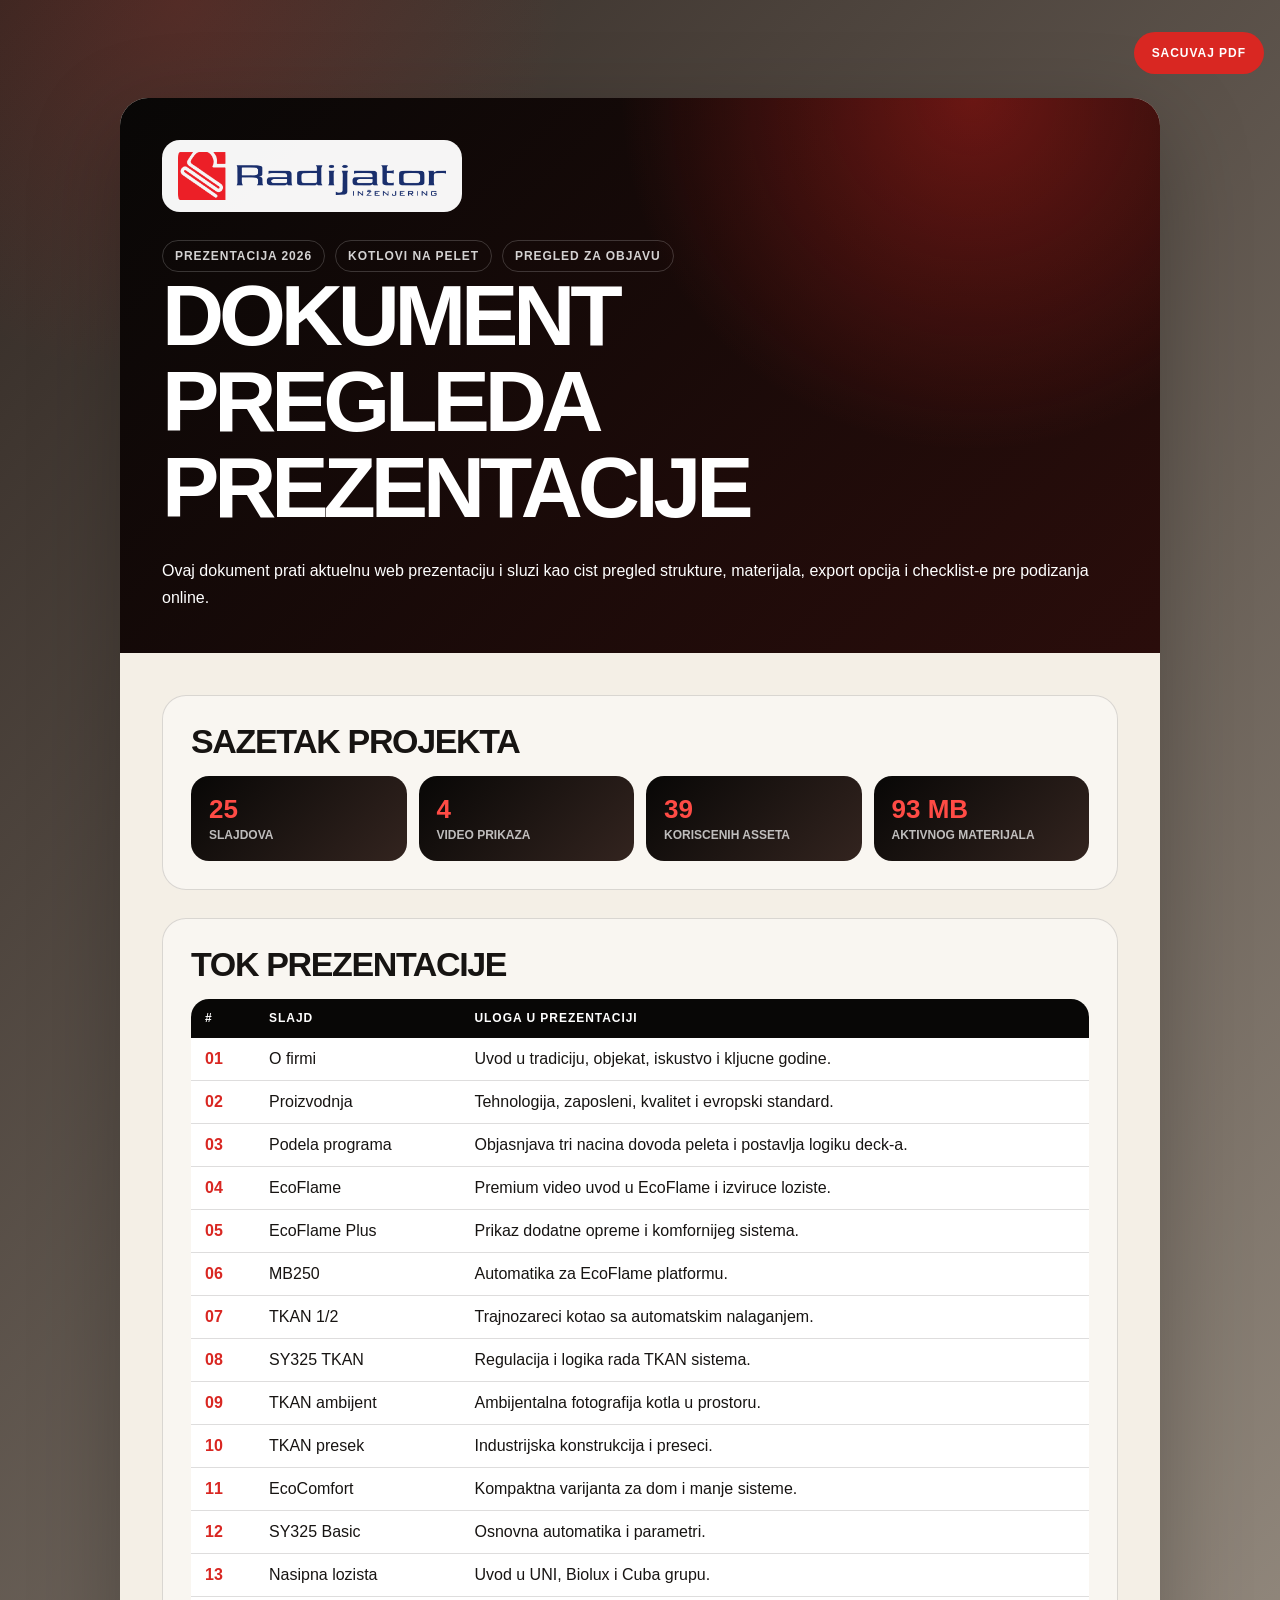
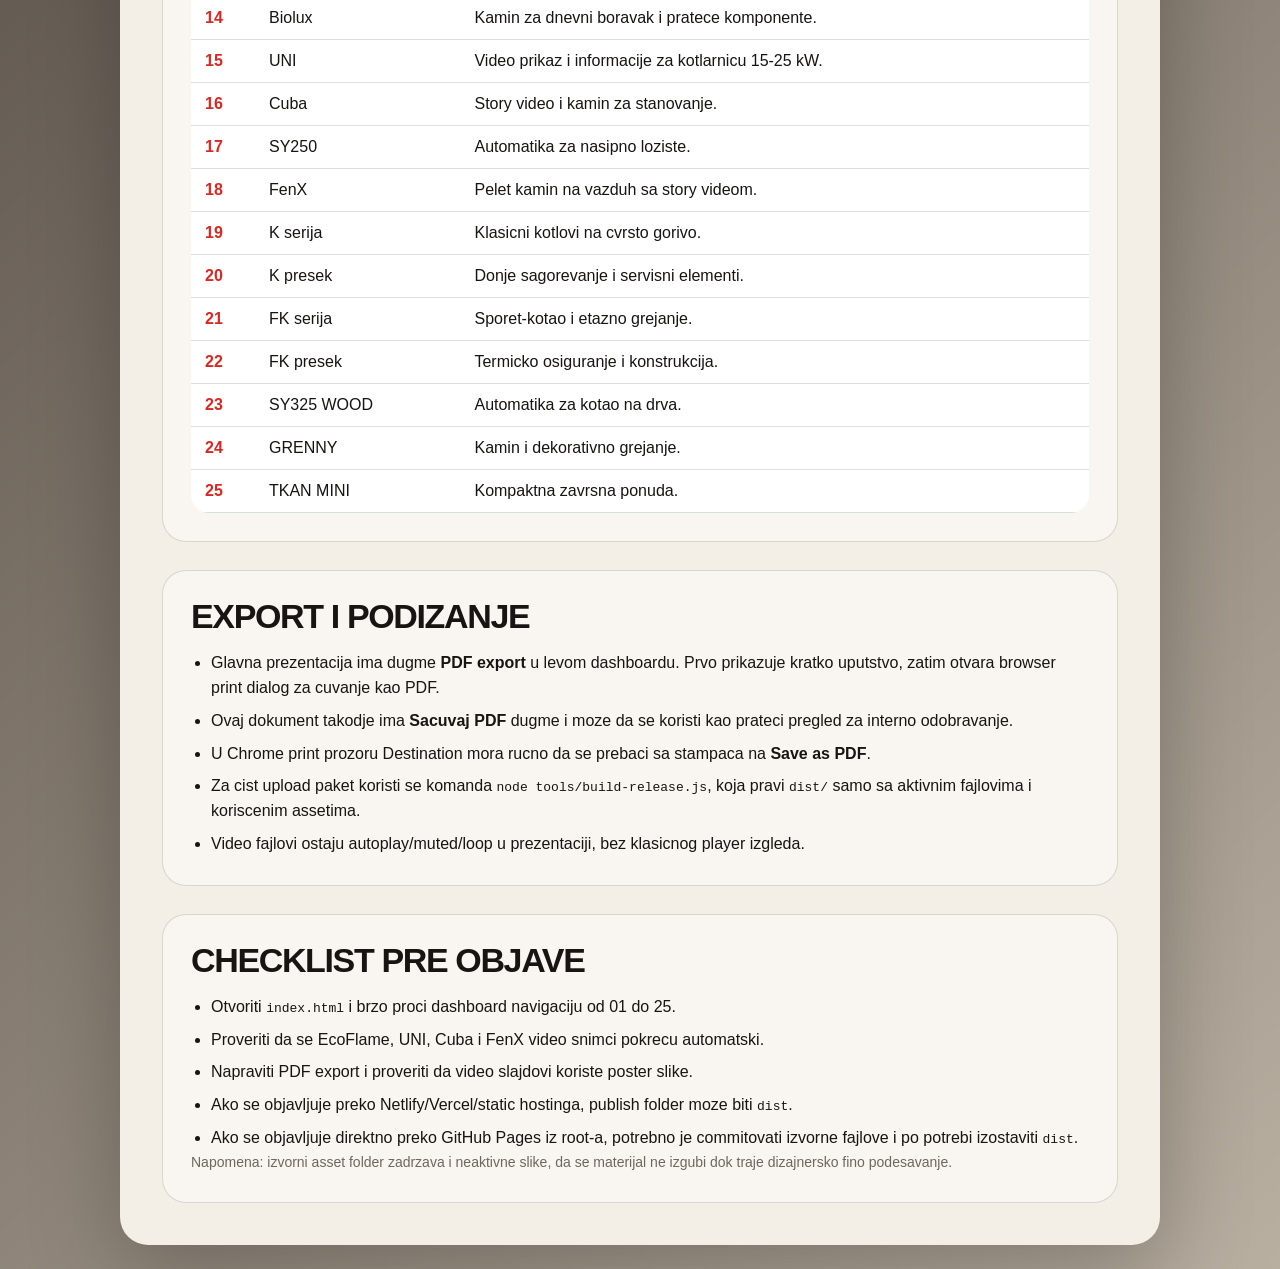
==== exports/radijator-prezentacija-2026-dokument.html @ 20a1d8dd "Build premium Radijator presentation" ====
<!DOCTYPE html>
<html lang="sr">
  <head>
    <meta charset="UTF-8" />
    <meta name="viewport" content="width=device-width, initial-scale=1.0" />
    <title>Radijator Inzenjering | Dokument pregleda prezentacije 2026</title>
    <style>
      :root {
        --coal: #080706;
        --graphite: #171412;
        --paper: #f4efe6;
        --white: #ffffff;
        --red: #d92722;
        --muted: #6f665e;
        --line: rgba(23, 20, 18, 0.14);
      }

      * {
        box-sizing: border-box;
      }

      body {
        margin: 0;
        color: var(--graphite);
        font-family: Arial, Helvetica, sans-serif;
        background:
          radial-gradient(circle at 14% 0, rgba(217, 39, 34, 0.18), transparent 24rem),
          linear-gradient(135deg, #302722, #b9afa1);
      }

      .document {
        width: min(1040px, calc(100% - 32px));
        margin: 24px auto;
        overflow: hidden;
        border-radius: 28px;
        background: var(--paper);
        box-shadow: 0 28px 90px rgba(0, 0, 0, 0.26);
      }

      header {
        display: grid;
        gap: 28px;
        padding: 42px;
        color: var(--white);
        background:
          radial-gradient(circle at 82% 0, rgba(217, 39, 34, 0.42), transparent 22rem),
          linear-gradient(135deg, var(--coal), #2a0d0b);
      }

      header img {
        width: min(300px, 68vw);
        padding: 12px 16px;
        border-radius: 18px;
        background: rgba(255, 255, 255, 0.96);
      }

      h1,
      h2,
      h3 {
        margin: 0;
        line-height: 1;
      }

      h1 {
        max-width: 780px;
        font-size: clamp(42px, 8vw, 86px);
        text-transform: uppercase;
        letter-spacing: -0.06em;
      }

      h2 {
        margin-bottom: 18px;
        font-size: 34px;
        text-transform: uppercase;
        letter-spacing: -0.04em;
      }

      h3 {
        font-size: 18px;
        text-transform: uppercase;
      }

      p {
        margin: 0;
        line-height: 1.65;
      }

      .meta {
        display: flex;
        flex-wrap: wrap;
        gap: 10px;
      }

      .meta span,
      .pill {
        display: inline-flex;
        align-items: center;
        min-height: 32px;
        padding: 8px 12px;
        border: 1px solid rgba(255, 255, 255, 0.18);
        border-radius: 999px;
        color: rgba(255, 255, 255, 0.82);
        font-size: 12px;
        font-weight: 800;
        letter-spacing: 0.08em;
        text-transform: uppercase;
      }

      main {
        display: grid;
        gap: 28px;
        padding: 42px;
      }

      section {
        padding: 28px;
        border: 1px solid var(--line);
        border-radius: 24px;
        background: rgba(255, 255, 255, 0.46);
      }

      .facts {
        display: grid;
        grid-template-columns: repeat(4, 1fr);
        gap: 12px;
      }

      .facts article {
        padding: 18px;
        border-radius: 18px;
        color: var(--white);
        background: linear-gradient(135deg, var(--coal), #33241f);
      }

      .facts strong {
        display: block;
        color: #ff4b45;
        font-size: 26px;
      }

      .facts span {
        color: rgba(255, 255, 255, 0.72);
        font-size: 12px;
        font-weight: 700;
        text-transform: uppercase;
      }

      table {
        width: 100%;
        border-collapse: collapse;
        overflow: hidden;
        border-radius: 18px;
        background: var(--white);
      }

      th,
      td {
        padding: 12px 14px;
        border-bottom: 1px solid var(--line);
        text-align: left;
        vertical-align: top;
      }

      th {
        color: var(--white);
        background: var(--coal);
        font-size: 12px;
        letter-spacing: 0.08em;
        text-transform: uppercase;
      }

      td:first-child {
        width: 64px;
        color: var(--red);
        font-weight: 900;
      }

      ul {
        display: grid;
        gap: 8px;
        margin: 0;
        padding-left: 20px;
      }

      li {
        line-height: 1.55;
      }

      .actions {
        position: sticky;
        top: 16px;
        z-index: 5;
        display: flex;
        justify-content: flex-end;
        padding: 16px;
      }

      .actions button {
        min-height: 42px;
        padding: 0 18px;
        border: 0;
        border-radius: 999px;
        color: var(--white);
        background: var(--red);
        font-weight: 900;
        font-size: 12px;
        letter-spacing: 0.08em;
        text-transform: uppercase;
        cursor: pointer;
      }

      .note {
        color: var(--muted);
        font-size: 14px;
      }

      @page {
        size: A4;
        margin: 14mm;
      }

      @media (max-width: 760px) {
        .document {
          width: 100%;
          margin: 0;
          border-radius: 0;
        }

        header,
        main {
          padding: 24px;
        }

        .facts {
          grid-template-columns: 1fr 1fr;
        }
      }

      @media print {
        body {
          background: var(--white);
          print-color-adjust: exact;
          -webkit-print-color-adjust: exact;
        }

        .document {
          width: 100%;
          margin: 0;
          border-radius: 0;
          box-shadow: none;
        }

        .actions {
          display: none;
        }

        section {
          break-inside: avoid;
        }
      }
    </style>
  </head>
  <body>
    <div class="actions"><button type="button" onclick="window.print()">Sacuvaj PDF</button></div>
    <article class="document">
      <header>
        <img src="../assets/images/radijator-logo-transparent.png" alt="Radijator Inzenjering" />
        <div>
          <div class="meta">
            <span>Prezentacija 2026</span>
            <span>Kotlovi na pelet</span>
            <span>Pregled za objavu</span>
          </div>
          <h1>Dokument pregleda prezentacije</h1>
        </div>
        <p>Ovaj dokument prati aktuelnu web prezentaciju i sluzi kao cist pregled strukture, materijala, export opcija i checklist-e pre podizanja online.</p>
      </header>

      <main>
        <section>
          <h2>Sazetak projekta</h2>
          <div class="facts">
            <article><strong>25</strong><span>slajdova</span></article>
            <article><strong>4</strong><span>video prikaza</span></article>
            <article><strong>39</strong><span>koriscenih asseta</span></article>
            <article><strong>93 MB</strong><span>aktivnog materijala</span></article>
          </div>
        </section>

        <section>
          <h2>Tok prezentacije</h2>
          <table>
            <thead>
              <tr><th>#</th><th>Slajd</th><th>Uloga u prezentaciji</th></tr>
            </thead>
            <tbody>
              <tr><td>01</td><td>O firmi</td><td>Uvod u tradiciju, objekat, iskustvo i kljucne godine.</td></tr>
              <tr><td>02</td><td>Proizvodnja</td><td>Tehnologija, zaposleni, kvalitet i evropski standard.</td></tr>
              <tr><td>03</td><td>Podela programa</td><td>Objasnjava tri nacina dovoda peleta i postavlja logiku deck-a.</td></tr>
              <tr><td>04</td><td>EcoFlame</td><td>Premium video uvod u EcoFlame i izviruce loziste.</td></tr>
              <tr><td>05</td><td>EcoFlame Plus</td><td>Prikaz dodatne opreme i komfornijeg sistema.</td></tr>
              <tr><td>06</td><td>MB250</td><td>Automatika za EcoFlame platformu.</td></tr>
              <tr><td>07</td><td>TKAN 1/2</td><td>Trajnozareci kotao sa automatskim nalaganjem.</td></tr>
              <tr><td>08</td><td>SY325 TKAN</td><td>Regulacija i logika rada TKAN sistema.</td></tr>
              <tr><td>09</td><td>TKAN ambijent</td><td>Ambijentalna fotografija kotla u prostoru.</td></tr>
              <tr><td>10</td><td>TKAN presek</td><td>Industrijska konstrukcija i preseci.</td></tr>
              <tr><td>11</td><td>EcoComfort</td><td>Kompaktna varijanta za dom i manje sisteme.</td></tr>
              <tr><td>12</td><td>SY325 Basic</td><td>Osnovna automatika i parametri.</td></tr>
              <tr><td>13</td><td>Nasipna lozista</td><td>Uvod u UNI, Biolux i Cuba grupu.</td></tr>
              <tr><td>14</td><td>Biolux</td><td>Kamin za dnevni boravak i pratece komponente.</td></tr>
              <tr><td>15</td><td>UNI</td><td>Video prikaz i informacije za kotlarnicu 15-25 kW.</td></tr>
              <tr><td>16</td><td>Cuba</td><td>Story video i kamin za stanovanje.</td></tr>
              <tr><td>17</td><td>SY250</td><td>Automatika za nasipno loziste.</td></tr>
              <tr><td>18</td><td>FenX</td><td>Pelet kamin na vazduh sa story videom.</td></tr>
              <tr><td>19</td><td>K serija</td><td>Klasicni kotlovi na cvrsto gorivo.</td></tr>
              <tr><td>20</td><td>K presek</td><td>Donje sagorevanje i servisni elementi.</td></tr>
              <tr><td>21</td><td>FK serija</td><td>Sporet-kotao i etazno grejanje.</td></tr>
              <tr><td>22</td><td>FK presek</td><td>Termicko osiguranje i konstrukcija.</td></tr>
              <tr><td>23</td><td>SY325 WOOD</td><td>Automatika za kotao na drva.</td></tr>
              <tr><td>24</td><td>GRENNY</td><td>Kamin i dekorativno grejanje.</td></tr>
              <tr><td>25</td><td>TKAN MINI</td><td>Kompaktna zavrsna ponuda.</td></tr>
            </tbody>
          </table>
        </section>

        <section>
          <h2>Export i podizanje</h2>
          <ul>
            <li>Glavna prezentacija ima dugme <strong>PDF export</strong> u levom dashboardu. Prvo prikazuje kratko uputstvo, zatim otvara browser print dialog za cuvanje kao PDF.</li>
            <li>Ovaj dokument takodje ima <strong>Sacuvaj PDF</strong> dugme i moze da se koristi kao prateci pregled za interno odobravanje.</li>
            <li>U Chrome print prozoru Destination mora rucno da se prebaci sa stampaca na <strong>Save as PDF</strong>.</li>
            <li>Za cist upload paket koristi se komanda <code>node tools/build-release.js</code>, koja pravi <code>dist/</code> samo sa aktivnim fajlovima i koriscenim assetima.</li>
            <li>Video fajlovi ostaju autoplay/muted/loop u prezentaciji, bez klasicnog player izgleda.</li>
          </ul>
        </section>

        <section>
          <h2>Checklist pre objave</h2>
          <ul>
            <li>Otvoriti <code>index.html</code> i brzo proci dashboard navigaciju od 01 do 25.</li>
            <li>Proveriti da se EcoFlame, UNI, Cuba i FenX video snimci pokrecu automatski.</li>
            <li>Napraviti PDF export i proveriti da video slajdovi koriste poster slike.</li>
            <li>Ako se objavljuje preko Netlify/Vercel/static hostinga, publish folder moze biti <code>dist</code>.</li>
            <li>Ako se objavljuje direktno preko GitHub Pages iz root-a, potrebno je commitovati izvorne fajlove i po potrebi izostaviti <code>dist</code>.</li>
          </ul>
          <p class="note">Napomena: izvorni asset folder zadrzava i neaktivne slike, da se materijal ne izgubi dok traje dizajnersko fino podesavanje.</p>
        </section>
      </main>
    </article>
  </body>
</html>
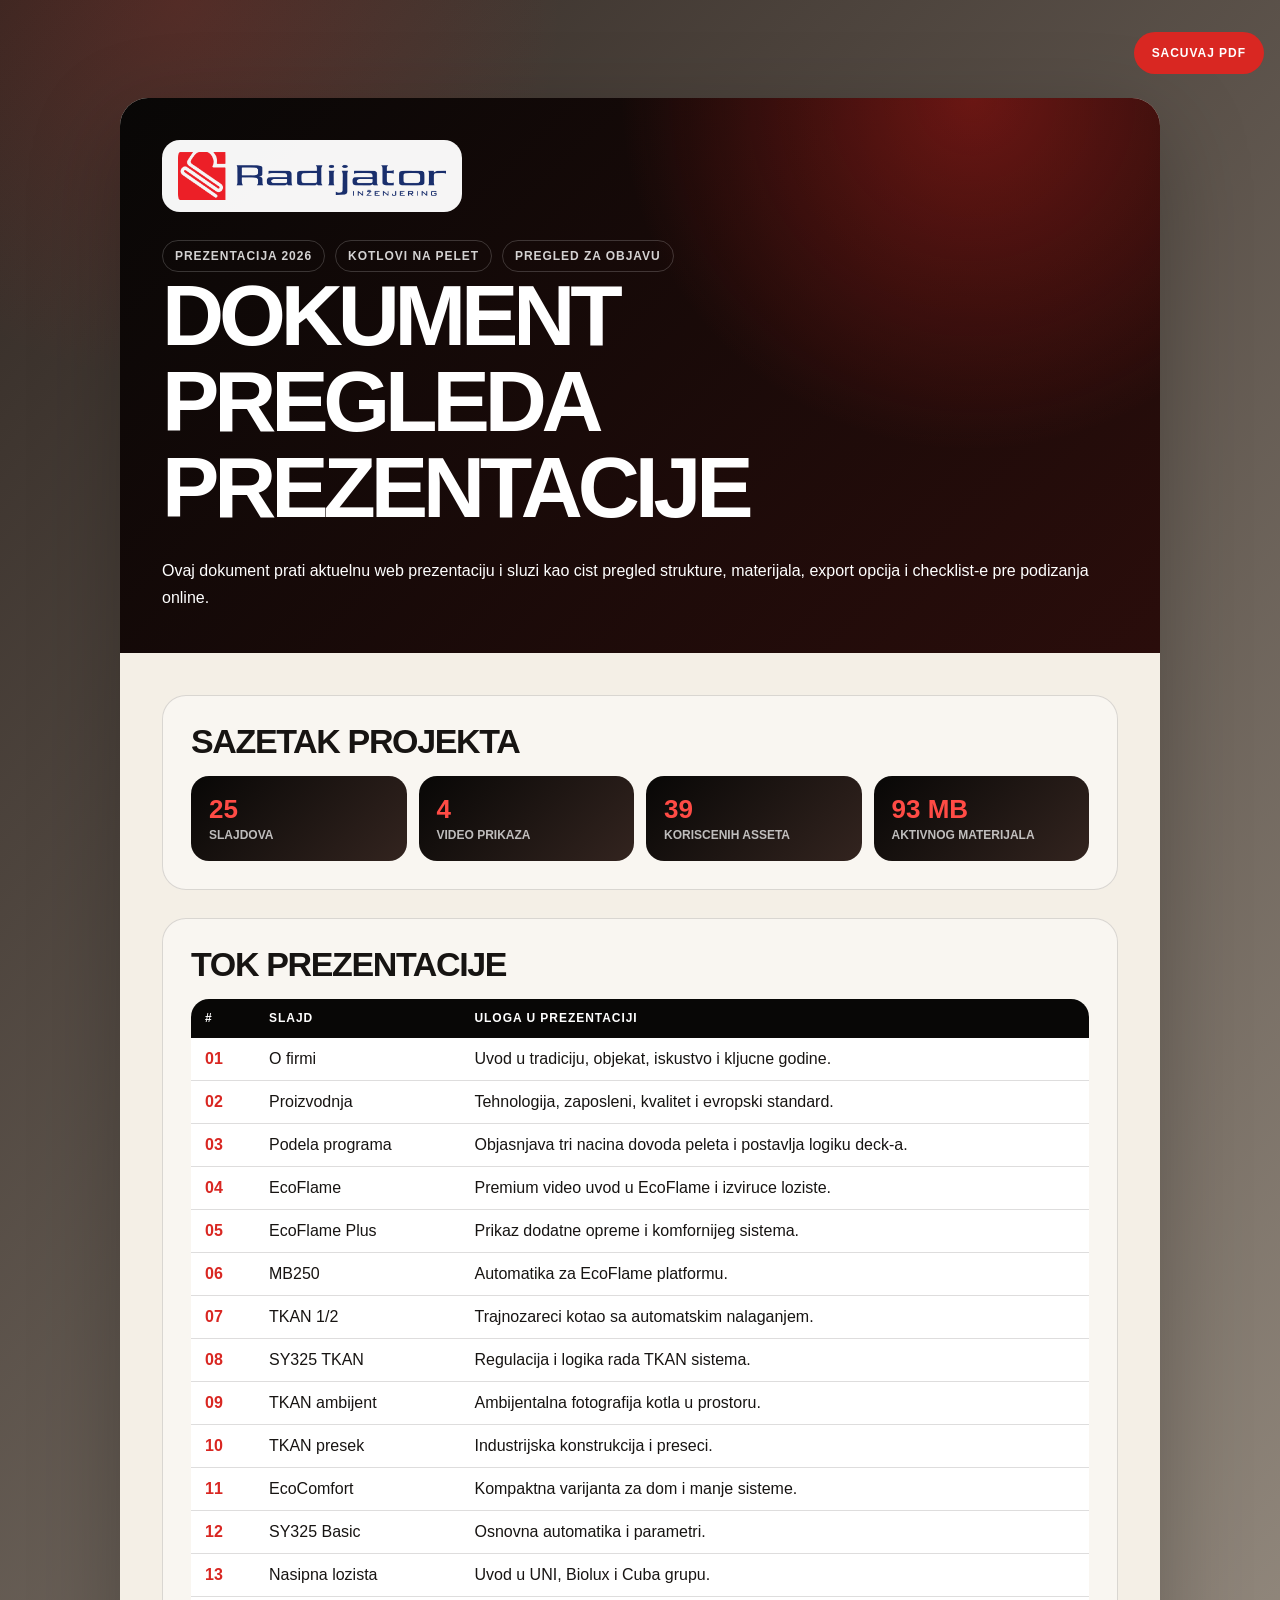
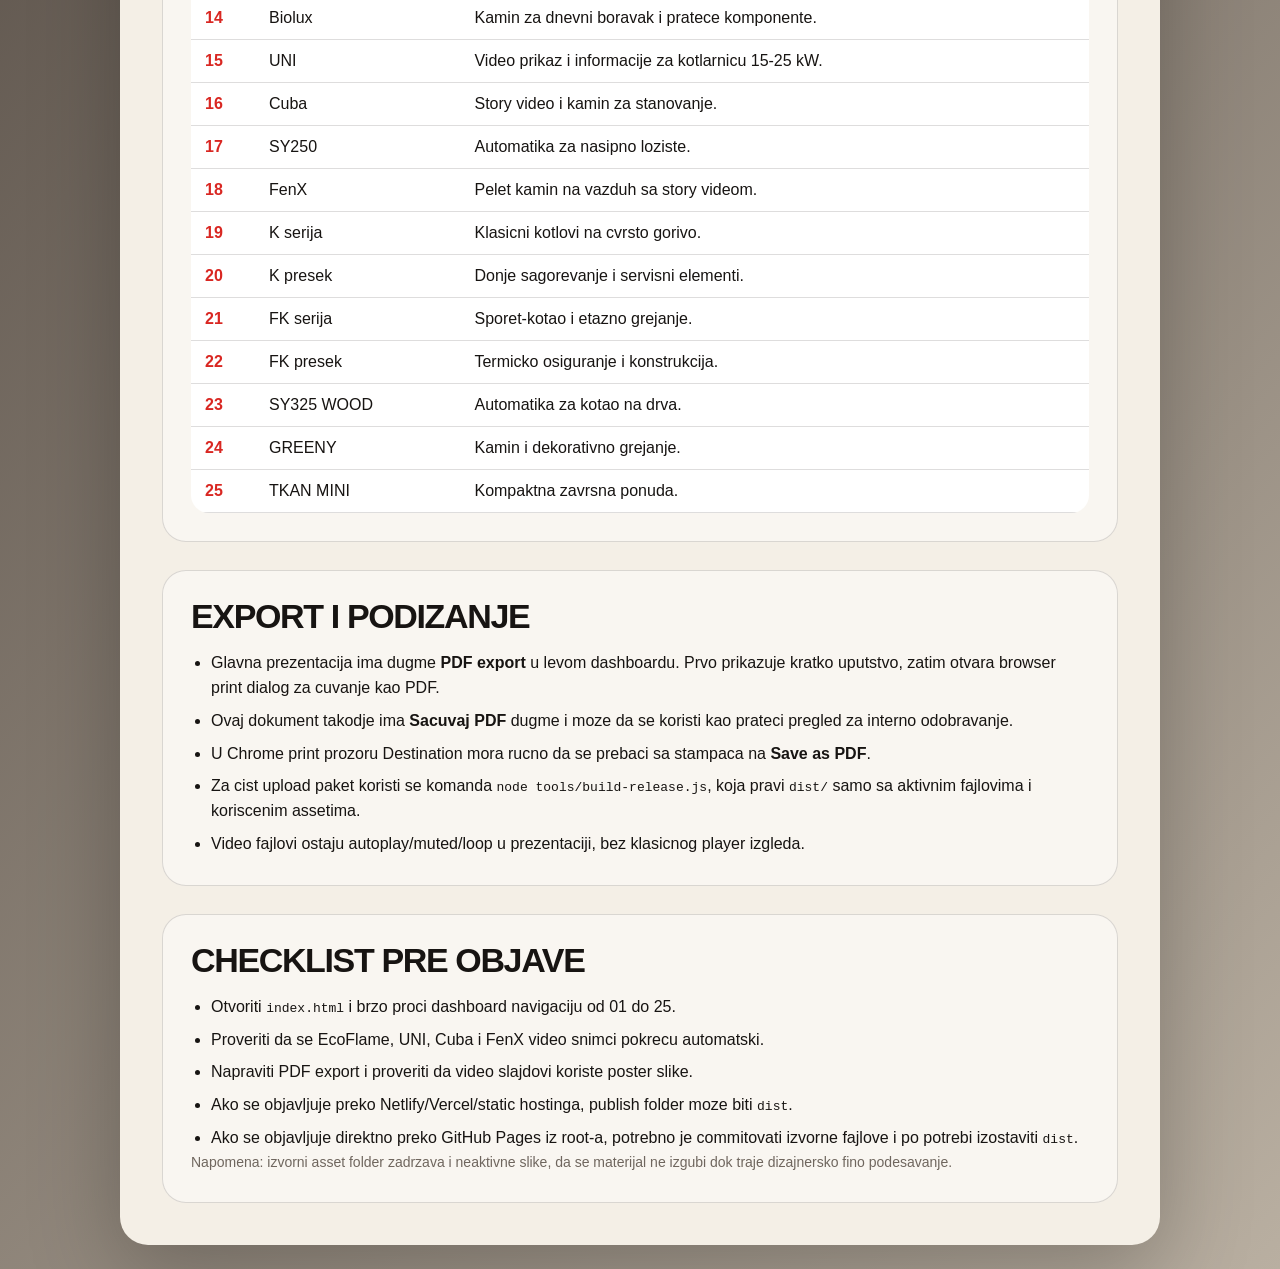
==== commit ebddbb81: "Add multilingual presentation support" ====
--- a/exports/radijator-prezentacija-2026-dokument.html
+++ b/exports/radijator-prezentacija-2026-dokument.html
@@ -219,7 +219,7 @@
         margin: 14mm;
       }
 
-      @media (max-width: 760px) {
+      @media screen and (max-width: 760px) {
         .document {
           width: 100%;
           margin: 0;
@@ -317,7 +317,7 @@
               <tr><td>21</td><td>FK serija</td><td>Sporet-kotao i etazno grejanje.</td></tr>
               <tr><td>22</td><td>FK presek</td><td>Termicko osiguranje i konstrukcija.</td></tr>
               <tr><td>23</td><td>SY325 WOOD</td><td>Automatika za kotao na drva.</td></tr>
-              <tr><td>24</td><td>GRENNY</td><td>Kamin i dekorativno grejanje.</td></tr>
+              <tr><td>24</td><td>GREENY</td><td>Kamin i dekorativno grejanje.</td></tr>
               <tr><td>25</td><td>TKAN MINI</td><td>Kompaktna zavrsna ponuda.</td></tr>
             </tbody>
           </table>
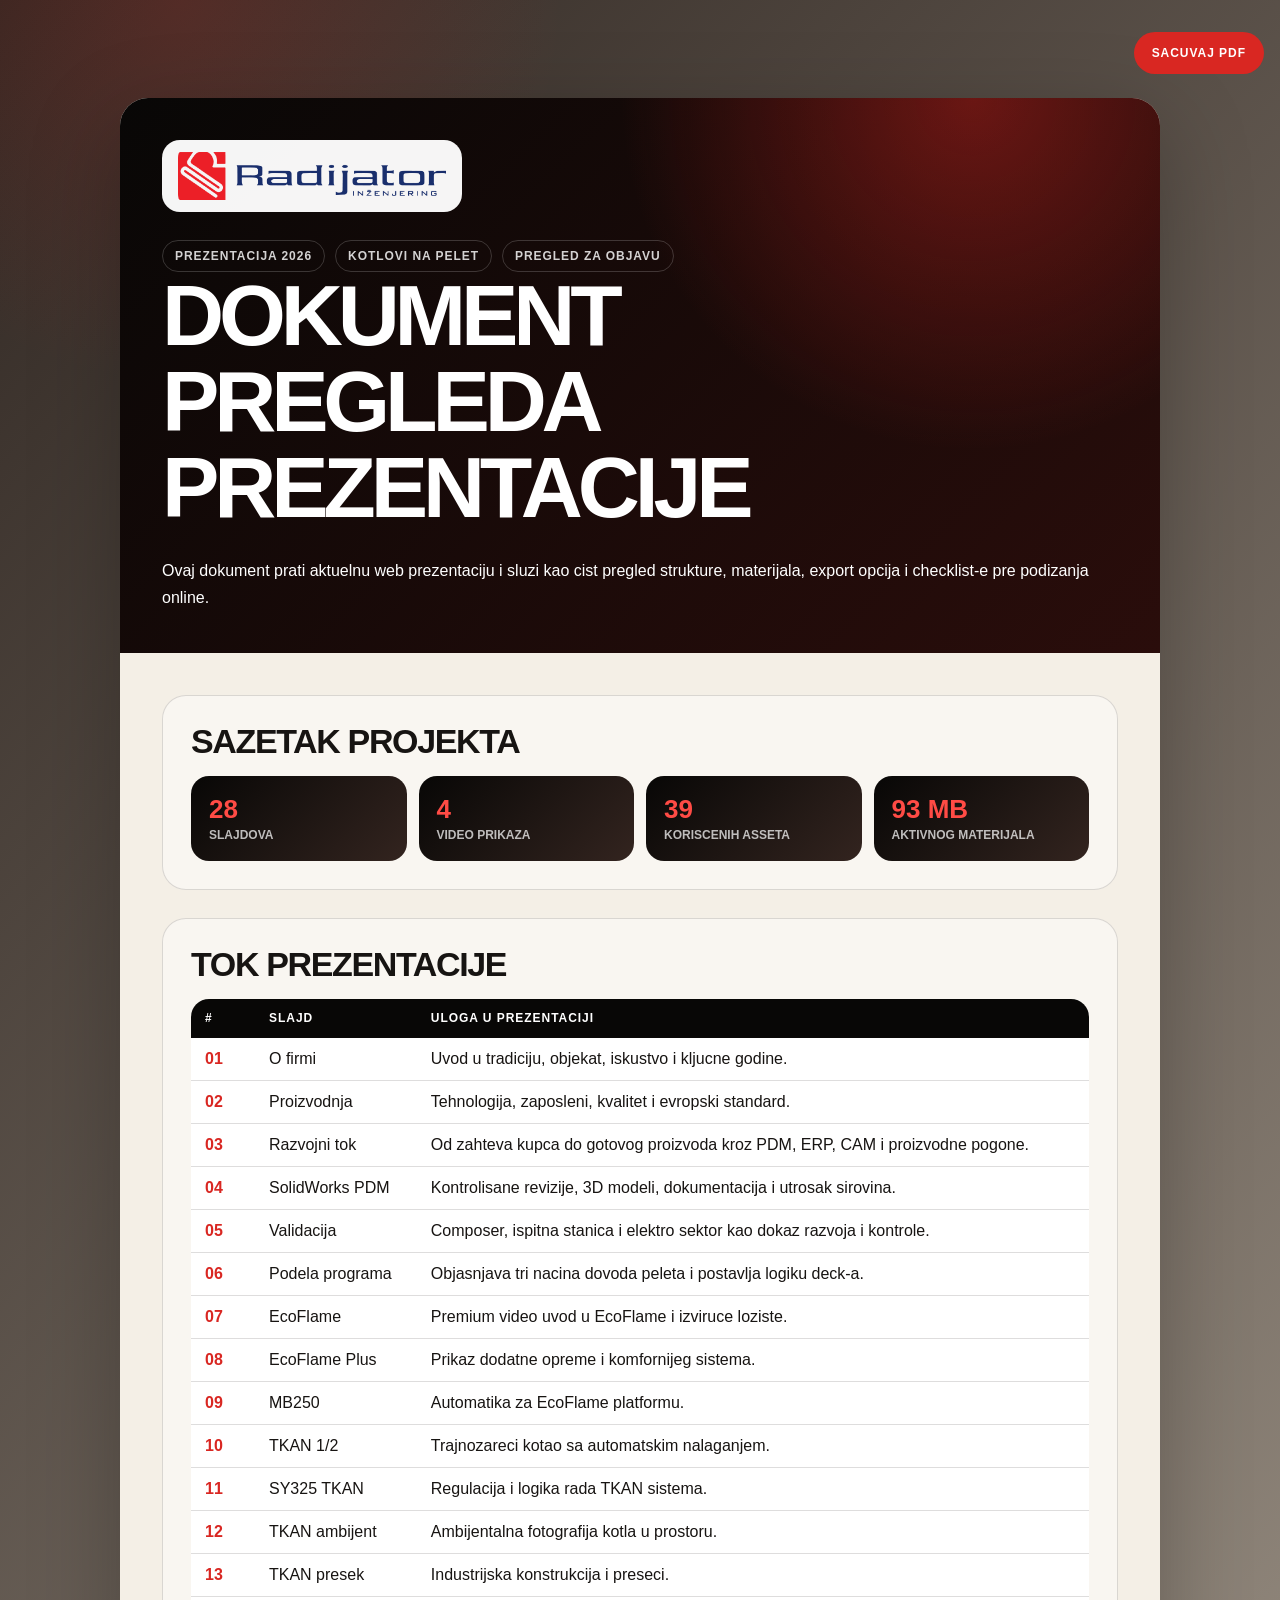
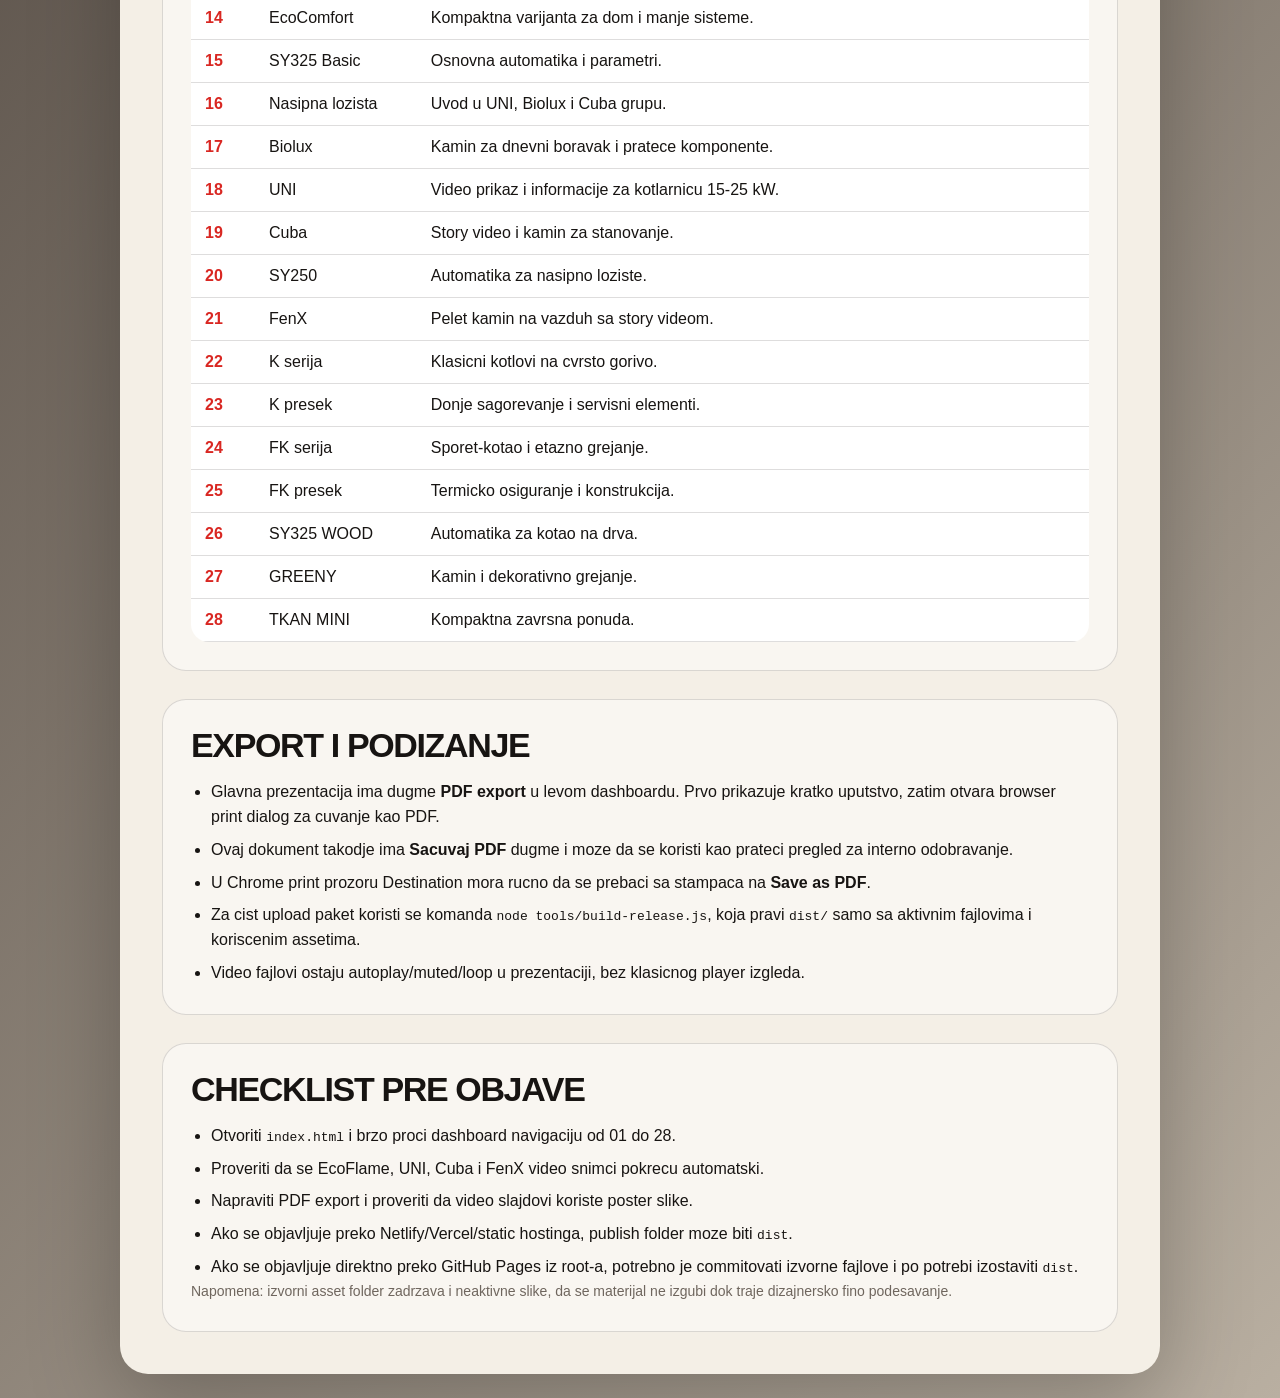
==== commit 30153a15: "Add product development and PDM slides" ====
--- a/exports/radijator-prezentacija-2026-dokument.html
+++ b/exports/radijator-prezentacija-2026-dokument.html
@@ -280,7 +280,7 @@
         <section>
           <h2>Sazetak projekta</h2>
           <div class="facts">
-            <article><strong>25</strong><span>slajdova</span></article>
+            <article><strong>28</strong><span>slajdova</span></article>
             <article><strong>4</strong><span>video prikaza</span></article>
             <article><strong>39</strong><span>koriscenih asseta</span></article>
             <article><strong>93 MB</strong><span>aktivnog materijala</span></article>
@@ -296,29 +296,32 @@
             <tbody>
               <tr><td>01</td><td>O firmi</td><td>Uvod u tradiciju, objekat, iskustvo i kljucne godine.</td></tr>
               <tr><td>02</td><td>Proizvodnja</td><td>Tehnologija, zaposleni, kvalitet i evropski standard.</td></tr>
-              <tr><td>03</td><td>Podela programa</td><td>Objasnjava tri nacina dovoda peleta i postavlja logiku deck-a.</td></tr>
-              <tr><td>04</td><td>EcoFlame</td><td>Premium video uvod u EcoFlame i izviruce loziste.</td></tr>
-              <tr><td>05</td><td>EcoFlame Plus</td><td>Prikaz dodatne opreme i komfornijeg sistema.</td></tr>
-              <tr><td>06</td><td>MB250</td><td>Automatika za EcoFlame platformu.</td></tr>
-              <tr><td>07</td><td>TKAN 1/2</td><td>Trajnozareci kotao sa automatskim nalaganjem.</td></tr>
-              <tr><td>08</td><td>SY325 TKAN</td><td>Regulacija i logika rada TKAN sistema.</td></tr>
-              <tr><td>09</td><td>TKAN ambijent</td><td>Ambijentalna fotografija kotla u prostoru.</td></tr>
-              <tr><td>10</td><td>TKAN presek</td><td>Industrijska konstrukcija i preseci.</td></tr>
-              <tr><td>11</td><td>EcoComfort</td><td>Kompaktna varijanta za dom i manje sisteme.</td></tr>
-              <tr><td>12</td><td>SY325 Basic</td><td>Osnovna automatika i parametri.</td></tr>
-              <tr><td>13</td><td>Nasipna lozista</td><td>Uvod u UNI, Biolux i Cuba grupu.</td></tr>
-              <tr><td>14</td><td>Biolux</td><td>Kamin za dnevni boravak i pratece komponente.</td></tr>
-              <tr><td>15</td><td>UNI</td><td>Video prikaz i informacije za kotlarnicu 15-25 kW.</td></tr>
-              <tr><td>16</td><td>Cuba</td><td>Story video i kamin za stanovanje.</td></tr>
-              <tr><td>17</td><td>SY250</td><td>Automatika za nasipno loziste.</td></tr>
-              <tr><td>18</td><td>FenX</td><td>Pelet kamin na vazduh sa story videom.</td></tr>
-              <tr><td>19</td><td>K serija</td><td>Klasicni kotlovi na cvrsto gorivo.</td></tr>
-              <tr><td>20</td><td>K presek</td><td>Donje sagorevanje i servisni elementi.</td></tr>
-              <tr><td>21</td><td>FK serija</td><td>Sporet-kotao i etazno grejanje.</td></tr>
-              <tr><td>22</td><td>FK presek</td><td>Termicko osiguranje i konstrukcija.</td></tr>
-              <tr><td>23</td><td>SY325 WOOD</td><td>Automatika za kotao na drva.</td></tr>
-              <tr><td>24</td><td>GREENY</td><td>Kamin i dekorativno grejanje.</td></tr>
-              <tr><td>25</td><td>TKAN MINI</td><td>Kompaktna zavrsna ponuda.</td></tr>
+              <tr><td>03</td><td>Razvojni tok</td><td>Od zahteva kupca do gotovog proizvoda kroz PDM, ERP, CAM i proizvodne pogone.</td></tr>
+              <tr><td>04</td><td>SolidWorks PDM</td><td>Kontrolisane revizije, 3D modeli, dokumentacija i utrosak sirovina.</td></tr>
+              <tr><td>05</td><td>Validacija</td><td>Composer, ispitna stanica i elektro sektor kao dokaz razvoja i kontrole.</td></tr>
+              <tr><td>06</td><td>Podela programa</td><td>Objasnjava tri nacina dovoda peleta i postavlja logiku deck-a.</td></tr>
+              <tr><td>07</td><td>EcoFlame</td><td>Premium video uvod u EcoFlame i izviruce loziste.</td></tr>
+              <tr><td>08</td><td>EcoFlame Plus</td><td>Prikaz dodatne opreme i komfornijeg sistema.</td></tr>
+              <tr><td>09</td><td>MB250</td><td>Automatika za EcoFlame platformu.</td></tr>
+              <tr><td>10</td><td>TKAN 1/2</td><td>Trajnozareci kotao sa automatskim nalaganjem.</td></tr>
+              <tr><td>11</td><td>SY325 TKAN</td><td>Regulacija i logika rada TKAN sistema.</td></tr>
+              <tr><td>12</td><td>TKAN ambijent</td><td>Ambijentalna fotografija kotla u prostoru.</td></tr>
+              <tr><td>13</td><td>TKAN presek</td><td>Industrijska konstrukcija i preseci.</td></tr>
+              <tr><td>14</td><td>EcoComfort</td><td>Kompaktna varijanta za dom i manje sisteme.</td></tr>
+              <tr><td>15</td><td>SY325 Basic</td><td>Osnovna automatika i parametri.</td></tr>
+              <tr><td>16</td><td>Nasipna lozista</td><td>Uvod u UNI, Biolux i Cuba grupu.</td></tr>
+              <tr><td>17</td><td>Biolux</td><td>Kamin za dnevni boravak i pratece komponente.</td></tr>
+              <tr><td>18</td><td>UNI</td><td>Video prikaz i informacije za kotlarnicu 15-25 kW.</td></tr>
+              <tr><td>19</td><td>Cuba</td><td>Story video i kamin za stanovanje.</td></tr>
+              <tr><td>20</td><td>SY250</td><td>Automatika za nasipno loziste.</td></tr>
+              <tr><td>21</td><td>FenX</td><td>Pelet kamin na vazduh sa story videom.</td></tr>
+              <tr><td>22</td><td>K serija</td><td>Klasicni kotlovi na cvrsto gorivo.</td></tr>
+              <tr><td>23</td><td>K presek</td><td>Donje sagorevanje i servisni elementi.</td></tr>
+              <tr><td>24</td><td>FK serija</td><td>Sporet-kotao i etazno grejanje.</td></tr>
+              <tr><td>25</td><td>FK presek</td><td>Termicko osiguranje i konstrukcija.</td></tr>
+              <tr><td>26</td><td>SY325 WOOD</td><td>Automatika za kotao na drva.</td></tr>
+              <tr><td>27</td><td>GREENY</td><td>Kamin i dekorativno grejanje.</td></tr>
+              <tr><td>28</td><td>TKAN MINI</td><td>Kompaktna zavrsna ponuda.</td></tr>
             </tbody>
           </table>
         </section>
@@ -337,7 +340,7 @@
         <section>
           <h2>Checklist pre objave</h2>
           <ul>
-            <li>Otvoriti <code>index.html</code> i brzo proci dashboard navigaciju od 01 do 25.</li>
+            <li>Otvoriti <code>index.html</code> i brzo proci dashboard navigaciju od 01 do 28.</li>
             <li>Proveriti da se EcoFlame, UNI, Cuba i FenX video snimci pokrecu automatski.</li>
             <li>Napraviti PDF export i proveriti da video slajdovi koriste poster slike.</li>
             <li>Ako se objavljuje preko Netlify/Vercel/static hostinga, publish folder moze biti <code>dist</code>.</li>
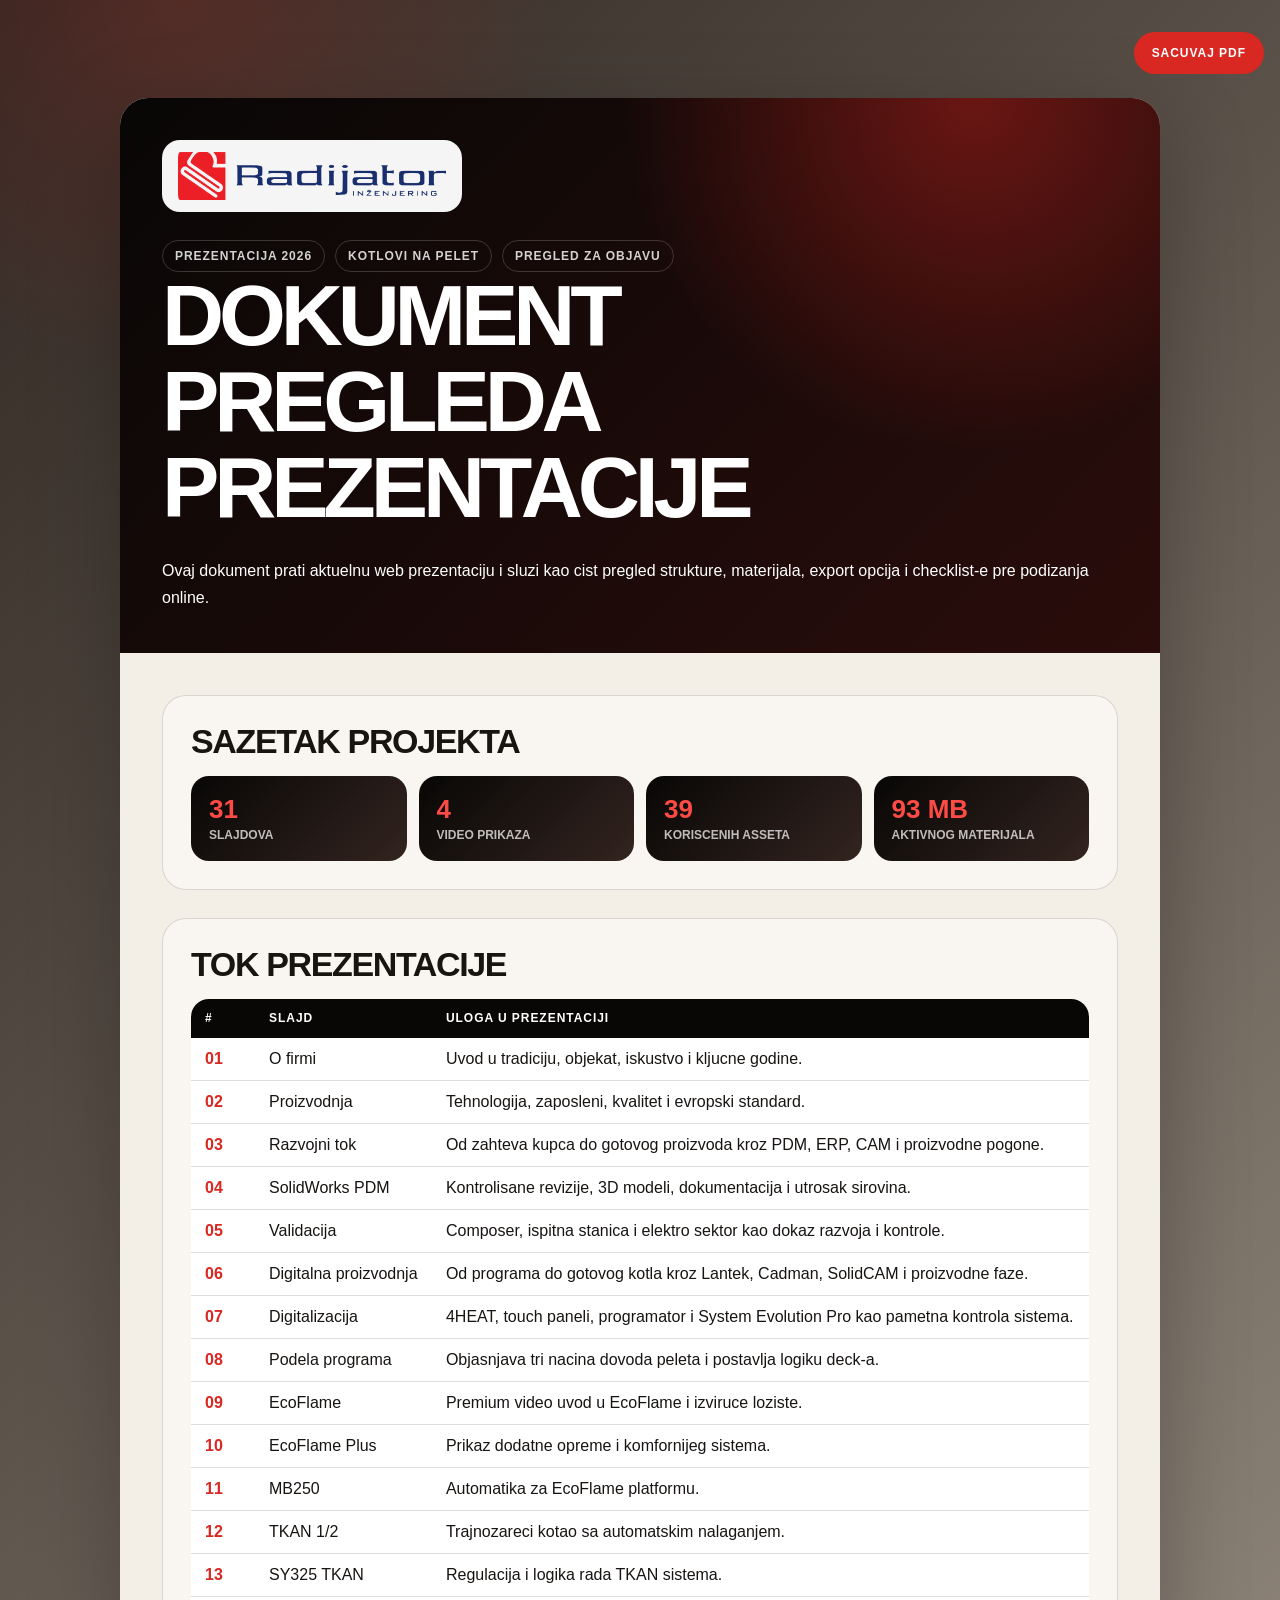
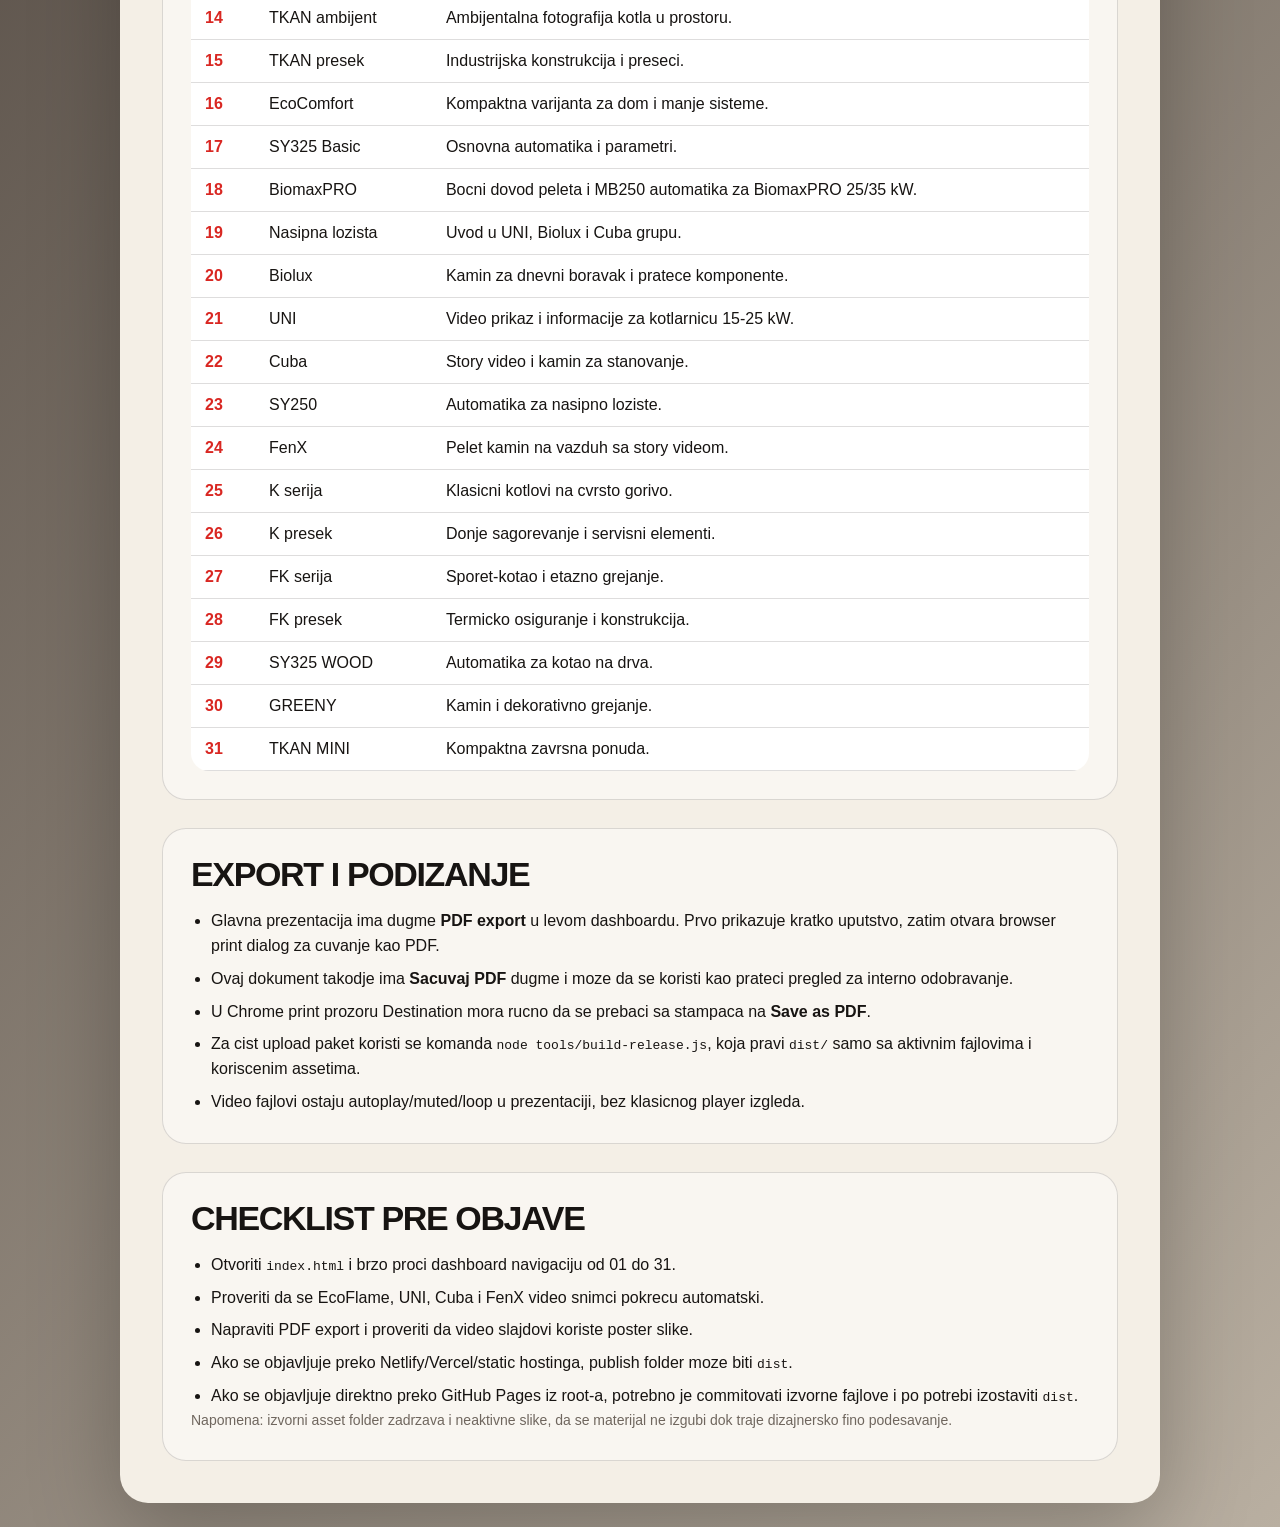
==== commit bc554c5e: "Add production, digitalization and BiomaxPRO slides" ====
--- a/exports/radijator-prezentacija-2026-dokument.html
+++ b/exports/radijator-prezentacija-2026-dokument.html
@@ -280,7 +280,7 @@
         <section>
           <h2>Sazetak projekta</h2>
           <div class="facts">
-            <article><strong>28</strong><span>slajdova</span></article>
+            <article><strong>31</strong><span>slajdova</span></article>
             <article><strong>4</strong><span>video prikaza</span></article>
             <article><strong>39</strong><span>koriscenih asseta</span></article>
             <article><strong>93 MB</strong><span>aktivnog materijala</span></article>
@@ -299,29 +299,32 @@
               <tr><td>03</td><td>Razvojni tok</td><td>Od zahteva kupca do gotovog proizvoda kroz PDM, ERP, CAM i proizvodne pogone.</td></tr>
               <tr><td>04</td><td>SolidWorks PDM</td><td>Kontrolisane revizije, 3D modeli, dokumentacija i utrosak sirovina.</td></tr>
               <tr><td>05</td><td>Validacija</td><td>Composer, ispitna stanica i elektro sektor kao dokaz razvoja i kontrole.</td></tr>
-              <tr><td>06</td><td>Podela programa</td><td>Objasnjava tri nacina dovoda peleta i postavlja logiku deck-a.</td></tr>
-              <tr><td>07</td><td>EcoFlame</td><td>Premium video uvod u EcoFlame i izviruce loziste.</td></tr>
-              <tr><td>08</td><td>EcoFlame Plus</td><td>Prikaz dodatne opreme i komfornijeg sistema.</td></tr>
-              <tr><td>09</td><td>MB250</td><td>Automatika za EcoFlame platformu.</td></tr>
-              <tr><td>10</td><td>TKAN 1/2</td><td>Trajnozareci kotao sa automatskim nalaganjem.</td></tr>
-              <tr><td>11</td><td>SY325 TKAN</td><td>Regulacija i logika rada TKAN sistema.</td></tr>
-              <tr><td>12</td><td>TKAN ambijent</td><td>Ambijentalna fotografija kotla u prostoru.</td></tr>
-              <tr><td>13</td><td>TKAN presek</td><td>Industrijska konstrukcija i preseci.</td></tr>
-              <tr><td>14</td><td>EcoComfort</td><td>Kompaktna varijanta za dom i manje sisteme.</td></tr>
-              <tr><td>15</td><td>SY325 Basic</td><td>Osnovna automatika i parametri.</td></tr>
-              <tr><td>16</td><td>Nasipna lozista</td><td>Uvod u UNI, Biolux i Cuba grupu.</td></tr>
-              <tr><td>17</td><td>Biolux</td><td>Kamin za dnevni boravak i pratece komponente.</td></tr>
-              <tr><td>18</td><td>UNI</td><td>Video prikaz i informacije za kotlarnicu 15-25 kW.</td></tr>
-              <tr><td>19</td><td>Cuba</td><td>Story video i kamin za stanovanje.</td></tr>
-              <tr><td>20</td><td>SY250</td><td>Automatika za nasipno loziste.</td></tr>
-              <tr><td>21</td><td>FenX</td><td>Pelet kamin na vazduh sa story videom.</td></tr>
-              <tr><td>22</td><td>K serija</td><td>Klasicni kotlovi na cvrsto gorivo.</td></tr>
-              <tr><td>23</td><td>K presek</td><td>Donje sagorevanje i servisni elementi.</td></tr>
-              <tr><td>24</td><td>FK serija</td><td>Sporet-kotao i etazno grejanje.</td></tr>
-              <tr><td>25</td><td>FK presek</td><td>Termicko osiguranje i konstrukcija.</td></tr>
-              <tr><td>26</td><td>SY325 WOOD</td><td>Automatika za kotao na drva.</td></tr>
-              <tr><td>27</td><td>GREENY</td><td>Kamin i dekorativno grejanje.</td></tr>
-              <tr><td>28</td><td>TKAN MINI</td><td>Kompaktna zavrsna ponuda.</td></tr>
+              <tr><td>06</td><td>Digitalna proizvodnja</td><td>Od programa do gotovog kotla kroz Lantek, Cadman, SolidCAM i proizvodne faze.</td></tr>
+              <tr><td>07</td><td>Digitalizacija</td><td>4HEAT, touch paneli, programator i System Evolution Pro kao pametna kontrola sistema.</td></tr>
+              <tr><td>08</td><td>Podela programa</td><td>Objasnjava tri nacina dovoda peleta i postavlja logiku deck-a.</td></tr>
+              <tr><td>09</td><td>EcoFlame</td><td>Premium video uvod u EcoFlame i izviruce loziste.</td></tr>
+              <tr><td>10</td><td>EcoFlame Plus</td><td>Prikaz dodatne opreme i komfornijeg sistema.</td></tr>
+              <tr><td>11</td><td>MB250</td><td>Automatika za EcoFlame platformu.</td></tr>
+              <tr><td>12</td><td>TKAN 1/2</td><td>Trajnozareci kotao sa automatskim nalaganjem.</td></tr>
+              <tr><td>13</td><td>SY325 TKAN</td><td>Regulacija i logika rada TKAN sistema.</td></tr>
+              <tr><td>14</td><td>TKAN ambijent</td><td>Ambijentalna fotografija kotla u prostoru.</td></tr>
+              <tr><td>15</td><td>TKAN presek</td><td>Industrijska konstrukcija i preseci.</td></tr>
+              <tr><td>16</td><td>EcoComfort</td><td>Kompaktna varijanta za dom i manje sisteme.</td></tr>
+              <tr><td>17</td><td>SY325 Basic</td><td>Osnovna automatika i parametri.</td></tr>
+              <tr><td>18</td><td>BiomaxPRO</td><td>Bocni dovod peleta i MB250 automatika za BiomaxPRO 25/35 kW.</td></tr>
+              <tr><td>19</td><td>Nasipna lozista</td><td>Uvod u UNI, Biolux i Cuba grupu.</td></tr>
+              <tr><td>20</td><td>Biolux</td><td>Kamin za dnevni boravak i pratece komponente.</td></tr>
+              <tr><td>21</td><td>UNI</td><td>Video prikaz i informacije za kotlarnicu 15-25 kW.</td></tr>
+              <tr><td>22</td><td>Cuba</td><td>Story video i kamin za stanovanje.</td></tr>
+              <tr><td>23</td><td>SY250</td><td>Automatika za nasipno loziste.</td></tr>
+              <tr><td>24</td><td>FenX</td><td>Pelet kamin na vazduh sa story videom.</td></tr>
+              <tr><td>25</td><td>K serija</td><td>Klasicni kotlovi na cvrsto gorivo.</td></tr>
+              <tr><td>26</td><td>K presek</td><td>Donje sagorevanje i servisni elementi.</td></tr>
+              <tr><td>27</td><td>FK serija</td><td>Sporet-kotao i etazno grejanje.</td></tr>
+              <tr><td>28</td><td>FK presek</td><td>Termicko osiguranje i konstrukcija.</td></tr>
+              <tr><td>29</td><td>SY325 WOOD</td><td>Automatika za kotao na drva.</td></tr>
+              <tr><td>30</td><td>GREENY</td><td>Kamin i dekorativno grejanje.</td></tr>
+              <tr><td>31</td><td>TKAN MINI</td><td>Kompaktna zavrsna ponuda.</td></tr>
             </tbody>
           </table>
         </section>
@@ -340,7 +343,7 @@
         <section>
           <h2>Checklist pre objave</h2>
           <ul>
-            <li>Otvoriti <code>index.html</code> i brzo proci dashboard navigaciju od 01 do 28.</li>
+            <li>Otvoriti <code>index.html</code> i brzo proci dashboard navigaciju od 01 do 31.</li>
             <li>Proveriti da se EcoFlame, UNI, Cuba i FenX video snimci pokrecu automatski.</li>
             <li>Napraviti PDF export i proveriti da video slajdovi koriste poster slike.</li>
             <li>Ako se objavljuje preko Netlify/Vercel/static hostinga, publish folder moze biti <code>dist</code>.</li>
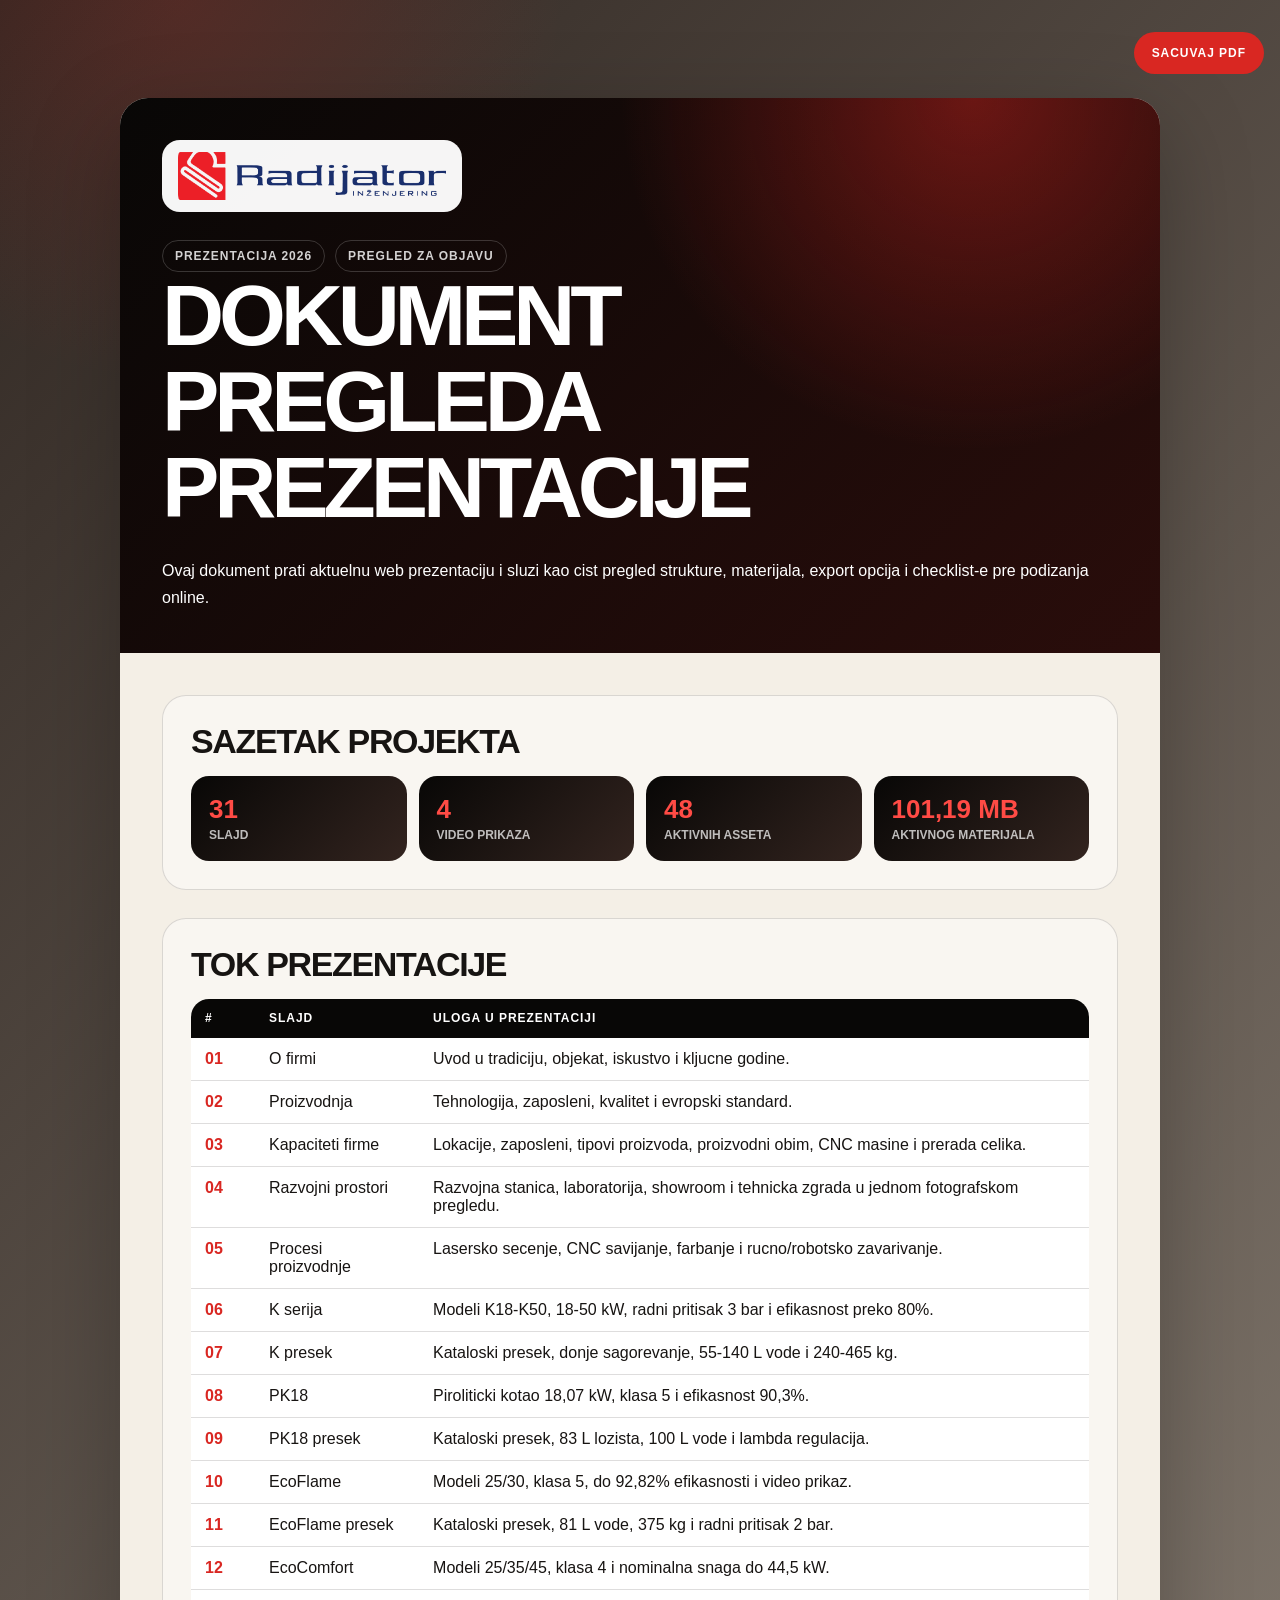
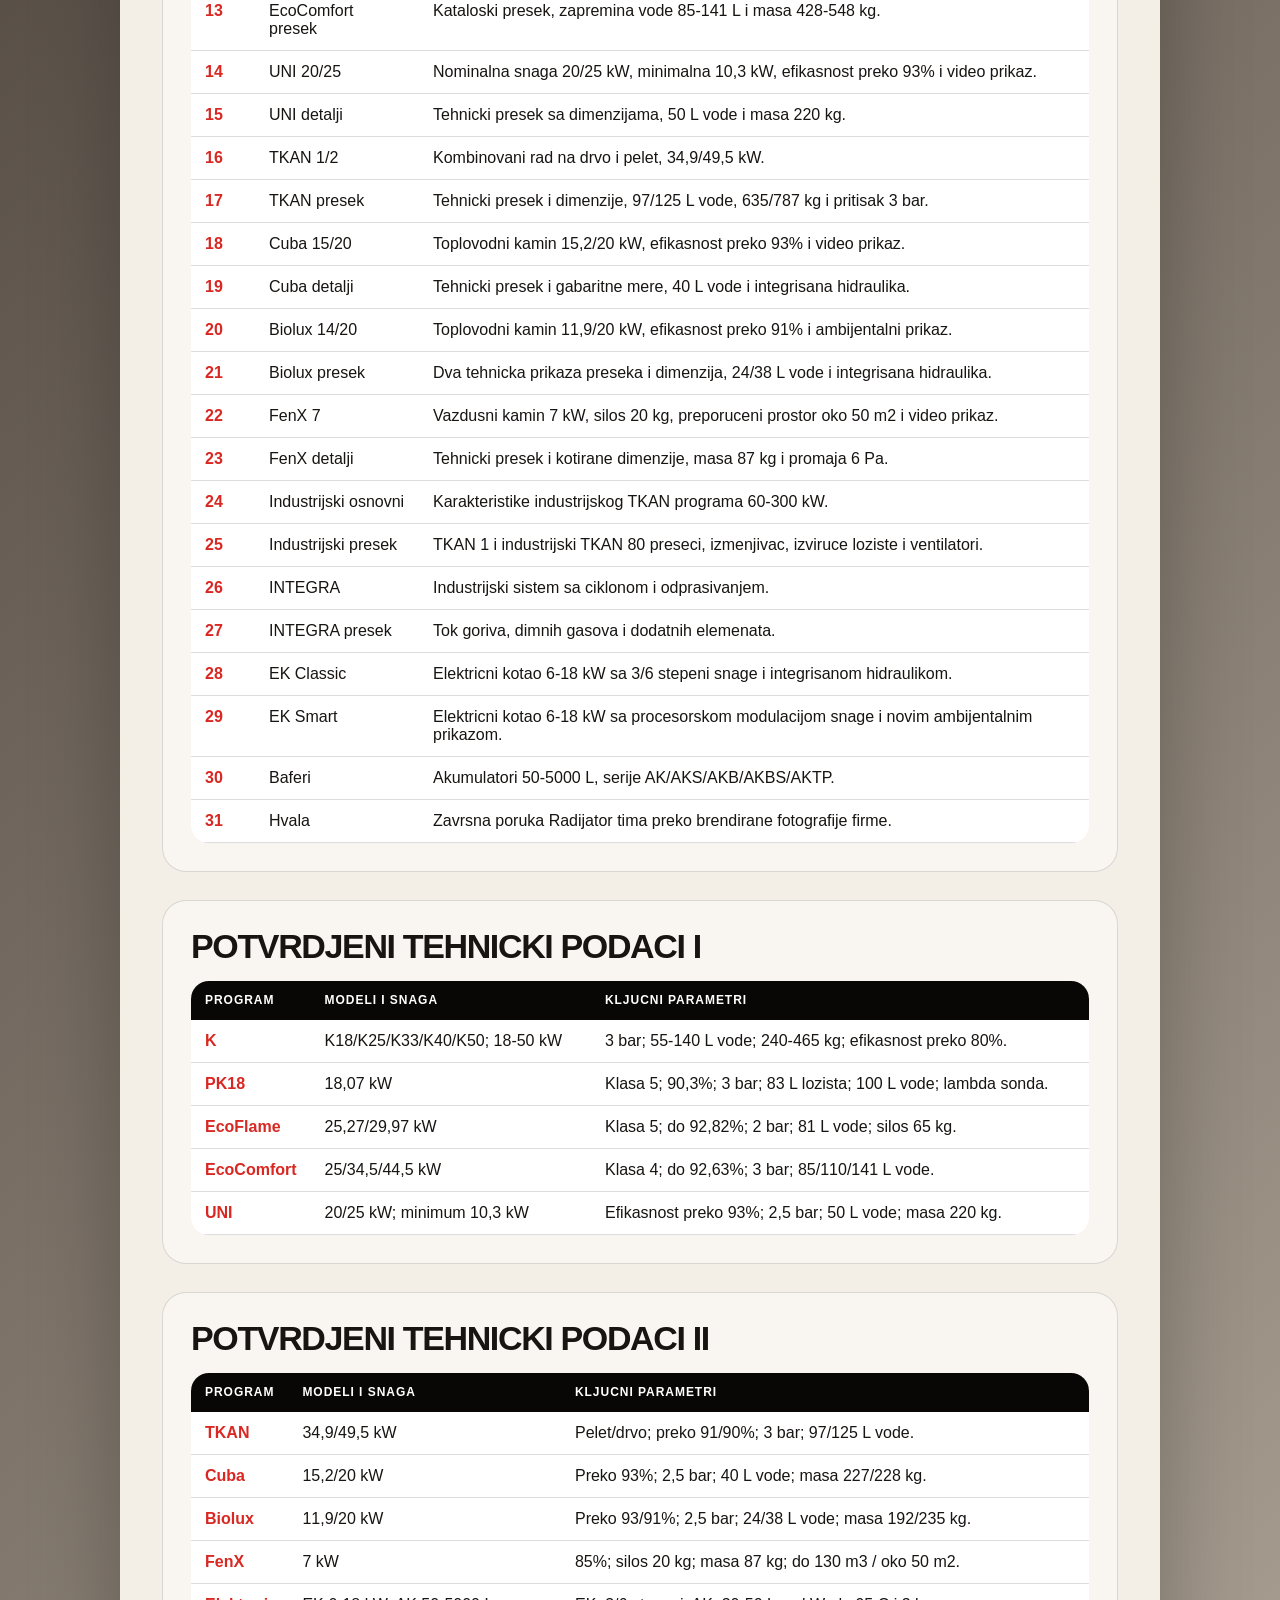
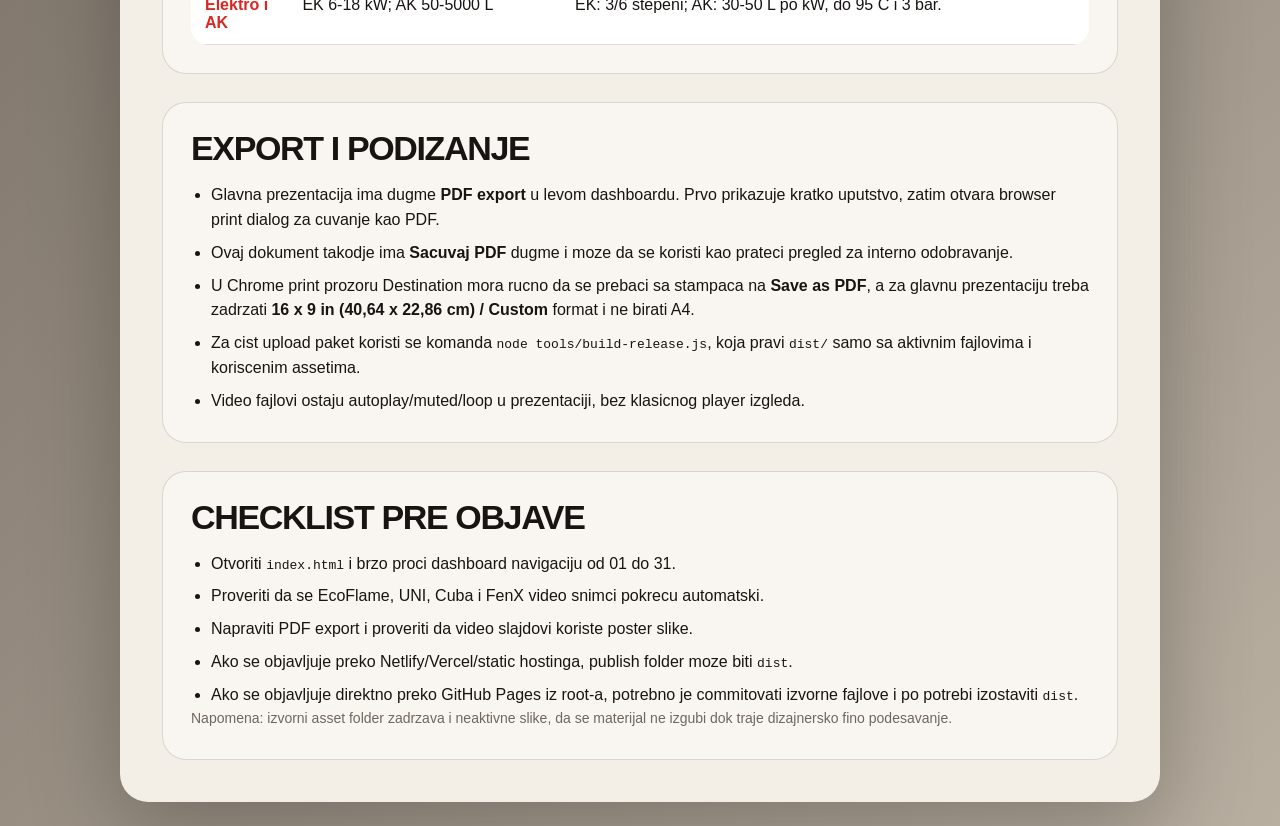
==== commit 80233a74: "Finalize premium multilingual boiler presentation" ====
--- a/exports/radijator-prezentacija-2026-dokument.html
+++ b/exports/radijator-prezentacija-2026-dokument.html
@@ -268,7 +268,6 @@
         <div>
           <div class="meta">
             <span>Prezentacija 2026</span>
-            <span>Kotlovi na pelet</span>
             <span>Pregled za objavu</span>
           </div>
           <h1>Dokument pregleda prezentacije</h1>
@@ -280,10 +279,10 @@
         <section>
           <h2>Sazetak projekta</h2>
           <div class="facts">
-            <article><strong>31</strong><span>slajdova</span></article>
+            <article><strong>31</strong><span>slajd</span></article>
             <article><strong>4</strong><span>video prikaza</span></article>
-            <article><strong>39</strong><span>koriscenih asseta</span></article>
-            <article><strong>93 MB</strong><span>aktivnog materijala</span></article>
+            <article><strong>48</strong><span>aktivnih asseta</span></article>
+            <article><strong>101,19 MB</strong><span>aktivnog materijala</span></article>
           </div>
         </section>
 
@@ -296,35 +295,63 @@
             <tbody>
               <tr><td>01</td><td>O firmi</td><td>Uvod u tradiciju, objekat, iskustvo i kljucne godine.</td></tr>
               <tr><td>02</td><td>Proizvodnja</td><td>Tehnologija, zaposleni, kvalitet i evropski standard.</td></tr>
-              <tr><td>03</td><td>Razvojni tok</td><td>Od zahteva kupca do gotovog proizvoda kroz PDM, ERP, CAM i proizvodne pogone.</td></tr>
-              <tr><td>04</td><td>SolidWorks PDM</td><td>Kontrolisane revizije, 3D modeli, dokumentacija i utrosak sirovina.</td></tr>
-              <tr><td>05</td><td>Validacija</td><td>Composer, ispitna stanica i elektro sektor kao dokaz razvoja i kontrole.</td></tr>
-              <tr><td>06</td><td>Digitalna proizvodnja</td><td>Od programa do gotovog kotla kroz Lantek, Cadman, SolidCAM i proizvodne faze.</td></tr>
-              <tr><td>07</td><td>Digitalizacija</td><td>4HEAT, touch paneli, programator i System Evolution Pro kao pametna kontrola sistema.</td></tr>
-              <tr><td>08</td><td>Podela programa</td><td>Objasnjava tri nacina dovoda peleta i postavlja logiku deck-a.</td></tr>
-              <tr><td>09</td><td>EcoFlame</td><td>Premium video uvod u EcoFlame i izviruce loziste.</td></tr>
-              <tr><td>10</td><td>EcoFlame Plus</td><td>Prikaz dodatne opreme i komfornijeg sistema.</td></tr>
-              <tr><td>11</td><td>MB250</td><td>Automatika za EcoFlame platformu.</td></tr>
-              <tr><td>12</td><td>TKAN 1/2</td><td>Trajnozareci kotao sa automatskim nalaganjem.</td></tr>
-              <tr><td>13</td><td>SY325 TKAN</td><td>Regulacija i logika rada TKAN sistema.</td></tr>
-              <tr><td>14</td><td>TKAN ambijent</td><td>Ambijentalna fotografija kotla u prostoru.</td></tr>
-              <tr><td>15</td><td>TKAN presek</td><td>Industrijska konstrukcija i preseci.</td></tr>
-              <tr><td>16</td><td>EcoComfort</td><td>Kompaktna varijanta za dom i manje sisteme.</td></tr>
-              <tr><td>17</td><td>SY325 Basic</td><td>Osnovna automatika i parametri.</td></tr>
-              <tr><td>18</td><td>BiomaxPRO</td><td>Bocni dovod peleta i MB250 automatika za BiomaxPRO 25/35 kW.</td></tr>
-              <tr><td>19</td><td>Nasipna lozista</td><td>Uvod u UNI, Biolux i Cuba grupu.</td></tr>
-              <tr><td>20</td><td>Biolux</td><td>Kamin za dnevni boravak i pratece komponente.</td></tr>
-              <tr><td>21</td><td>UNI</td><td>Video prikaz i informacije za kotlarnicu 15-25 kW.</td></tr>
-              <tr><td>22</td><td>Cuba</td><td>Story video i kamin za stanovanje.</td></tr>
-              <tr><td>23</td><td>SY250</td><td>Automatika za nasipno loziste.</td></tr>
-              <tr><td>24</td><td>FenX</td><td>Pelet kamin na vazduh sa story videom.</td></tr>
-              <tr><td>25</td><td>K serija</td><td>Klasicni kotlovi na cvrsto gorivo.</td></tr>
-              <tr><td>26</td><td>K presek</td><td>Donje sagorevanje i servisni elementi.</td></tr>
-              <tr><td>27</td><td>FK serija</td><td>Sporet-kotao i etazno grejanje.</td></tr>
-              <tr><td>28</td><td>FK presek</td><td>Termicko osiguranje i konstrukcija.</td></tr>
-              <tr><td>29</td><td>SY325 WOOD</td><td>Automatika za kotao na drva.</td></tr>
-              <tr><td>30</td><td>GREENY</td><td>Kamin i dekorativno grejanje.</td></tr>
-              <tr><td>31</td><td>TKAN MINI</td><td>Kompaktna zavrsna ponuda.</td></tr>
+              <tr><td>03</td><td>Kapaciteti firme</td><td>Lokacije, zaposleni, tipovi proizvoda, proizvodni obim, CNC masine i prerada celika.</td></tr>
+              <tr><td>04</td><td>Razvojni prostori</td><td>Razvojna stanica, laboratorija, showroom i tehnicka zgrada u jednom fotografskom pregledu.</td></tr>
+              <tr><td>05</td><td>Procesi proizvodnje</td><td>Lasersko secenje, CNC savijanje, farbanje i rucno/robotsko zavarivanje.</td></tr>
+              <tr><td>06</td><td>K serija</td><td>Modeli K18-K50, 18-50 kW, radni pritisak 3 bar i efikasnost preko 80%.</td></tr>
+              <tr><td>07</td><td>K presek</td><td>Kataloski presek, donje sagorevanje, 55-140 L vode i 240-465 kg.</td></tr>
+              <tr><td>08</td><td>PK18</td><td>Piroliticki kotao 18,07 kW, klasa 5 i efikasnost 90,3%.</td></tr>
+              <tr><td>09</td><td>PK18 presek</td><td>Kataloski presek, 83 L lozista, 100 L vode i lambda regulacija.</td></tr>
+              <tr><td>10</td><td>EcoFlame</td><td>Modeli 25/30, klasa 5, do 92,82% efikasnosti i video prikaz.</td></tr>
+              <tr><td>11</td><td>EcoFlame presek</td><td>Kataloski presek, 81 L vode, 375 kg i radni pritisak 2 bar.</td></tr>
+              <tr><td>12</td><td>EcoComfort</td><td>Modeli 25/35/45, klasa 4 i nominalna snaga do 44,5 kW.</td></tr>
+              <tr><td>13</td><td>EcoComfort presek</td><td>Kataloski presek, zapremina vode 85-141 L i masa 428-548 kg.</td></tr>
+              <tr><td>14</td><td>UNI 20/25</td><td>Nominalna snaga 20/25 kW, minimalna 10,3 kW, efikasnost preko 93% i video prikaz.</td></tr>
+              <tr><td>15</td><td>UNI detalji</td><td>Tehnicki presek sa dimenzijama, 50 L vode i masa 220 kg.</td></tr>
+              <tr><td>16</td><td>TKAN 1/2</td><td>Kombinovani rad na drvo i pelet, 34,9/49,5 kW.</td></tr>
+              <tr><td>17</td><td>TKAN presek</td><td>Tehnicki presek i dimenzije, 97/125 L vode, 635/787 kg i pritisak 3 bar.</td></tr>
+              <tr><td>18</td><td>Cuba 15/20</td><td>Toplovodni kamin 15,2/20 kW, efikasnost preko 93% i video prikaz.</td></tr>
+              <tr><td>19</td><td>Cuba detalji</td><td>Tehnicki presek i gabaritne mere, 40 L vode i integrisana hidraulika.</td></tr>
+              <tr><td>20</td><td>Biolux 14/20</td><td>Toplovodni kamin 11,9/20 kW, efikasnost preko 91% i ambijentalni prikaz.</td></tr>
+              <tr><td>21</td><td>Biolux presek</td><td>Dva tehnicka prikaza preseka i dimenzija, 24/38 L vode i integrisana hidraulika.</td></tr>
+              <tr><td>22</td><td>FenX 7</td><td>Vazdusni kamin 7 kW, silos 20 kg, preporuceni prostor oko 50 m2 i video prikaz.</td></tr>
+              <tr><td>23</td><td>FenX detalji</td><td>Tehnicki presek i kotirane dimenzije, masa 87 kg i promaja 6 Pa.</td></tr>
+              <tr><td>24</td><td>Industrijski osnovni</td><td>Karakteristike industrijskog TKAN programa 60-300 kW.</td></tr>
+              <tr><td>25</td><td>Industrijski presek</td><td>TKAN 1 i industrijski TKAN 80 preseci, izmenjivac, izviruce loziste i ventilatori.</td></tr>
+              <tr><td>26</td><td>INTEGRA</td><td>Industrijski sistem sa ciklonom i odprasivanjem.</td></tr>
+              <tr><td>27</td><td>INTEGRA presek</td><td>Tok goriva, dimnih gasova i dodatnih elemenata.</td></tr>
+              <tr><td>28</td><td>EK Classic</td><td>Elektricni kotao 6-18 kW sa 3/6 stepeni snage i integrisanom hidraulikom.</td></tr>
+              <tr><td>29</td><td>EK Smart</td><td>Elektricni kotao 6-18 kW sa procesorskom modulacijom snage i novim ambijentalnim prikazom.</td></tr>
+              <tr><td>30</td><td>Baferi</td><td>Akumulatori 50-5000 L, serije AK/AKS/AKB/AKBS/AKTP.</td></tr>
+              <tr><td>31</td><td>Hvala</td><td>Zavrsna poruka Radijator tima preko brendirane fotografije firme.</td></tr>
+            </tbody>
+          </table>
+        </section>
+
+        <section>
+          <h2>Potvrdjeni tehnicki podaci I</h2>
+          <table>
+            <thead><tr><th>Program</th><th>Modeli i snaga</th><th>Kljucni parametri</th></tr></thead>
+            <tbody>
+              <tr><td>K</td><td>K18/K25/K33/K40/K50; 18-50 kW</td><td>3 bar; 55-140 L vode; 240-465 kg; efikasnost preko 80%.</td></tr>
+              <tr><td>PK18</td><td>18,07 kW</td><td>Klasa 5; 90,3%; 3 bar; 83 L lozista; 100 L vode; lambda sonda.</td></tr>
+              <tr><td>EcoFlame</td><td>25,27/29,97 kW</td><td>Klasa 5; do 92,82%; 2 bar; 81 L vode; silos 65 kg.</td></tr>
+              <tr><td>EcoComfort</td><td>25/34,5/44,5 kW</td><td>Klasa 4; do 92,63%; 3 bar; 85/110/141 L vode.</td></tr>
+              <tr><td>UNI</td><td>20/25 kW; minimum 10,3 kW</td><td>Efikasnost preko 93%; 2,5 bar; 50 L vode; masa 220 kg.</td></tr>
+            </tbody>
+          </table>
+        </section>
+
+        <section>
+          <h2>Potvrdjeni tehnicki podaci II</h2>
+          <table>
+            <thead><tr><th>Program</th><th>Modeli i snaga</th><th>Kljucni parametri</th></tr></thead>
+            <tbody>
+              <tr><td>TKAN</td><td>34,9/49,5 kW</td><td>Pelet/drvo; preko 91/90%; 3 bar; 97/125 L vode.</td></tr>
+              <tr><td>Cuba</td><td>15,2/20 kW</td><td>Preko 93%; 2,5 bar; 40 L vode; masa 227/228 kg.</td></tr>
+              <tr><td>Biolux</td><td>11,9/20 kW</td><td>Preko 93/91%; 2,5 bar; 24/38 L vode; masa 192/235 kg.</td></tr>
+              <tr><td>FenX</td><td>7 kW</td><td>85%; silos 20 kg; masa 87 kg; do 130 m3 / oko 50 m2.</td></tr>
+              <tr><td>Elektro i AK</td><td>EK 6-18 kW; AK 50-5000 L</td><td>EK: 3/6 stepeni; AK: 30-50 L po kW, do 95 C i 3 bar.</td></tr>
             </tbody>
           </table>
         </section>
@@ -334,7 +361,7 @@
           <ul>
             <li>Glavna prezentacija ima dugme <strong>PDF export</strong> u levom dashboardu. Prvo prikazuje kratko uputstvo, zatim otvara browser print dialog za cuvanje kao PDF.</li>
             <li>Ovaj dokument takodje ima <strong>Sacuvaj PDF</strong> dugme i moze da se koristi kao prateci pregled za interno odobravanje.</li>
-            <li>U Chrome print prozoru Destination mora rucno da se prebaci sa stampaca na <strong>Save as PDF</strong>.</li>
+            <li>U Chrome print prozoru Destination mora rucno da se prebaci sa stampaca na <strong>Save as PDF</strong>, a za glavnu prezentaciju treba zadrzati <strong>16 x 9 in (40,64 x 22,86 cm) / Custom</strong> format i ne birati A4.</li>
             <li>Za cist upload paket koristi se komanda <code>node tools/build-release.js</code>, koja pravi <code>dist/</code> samo sa aktivnim fajlovima i koriscenim assetima.</li>
             <li>Video fajlovi ostaju autoplay/muted/loop u prezentaciji, bez klasicnog player izgleda.</li>
           </ul>
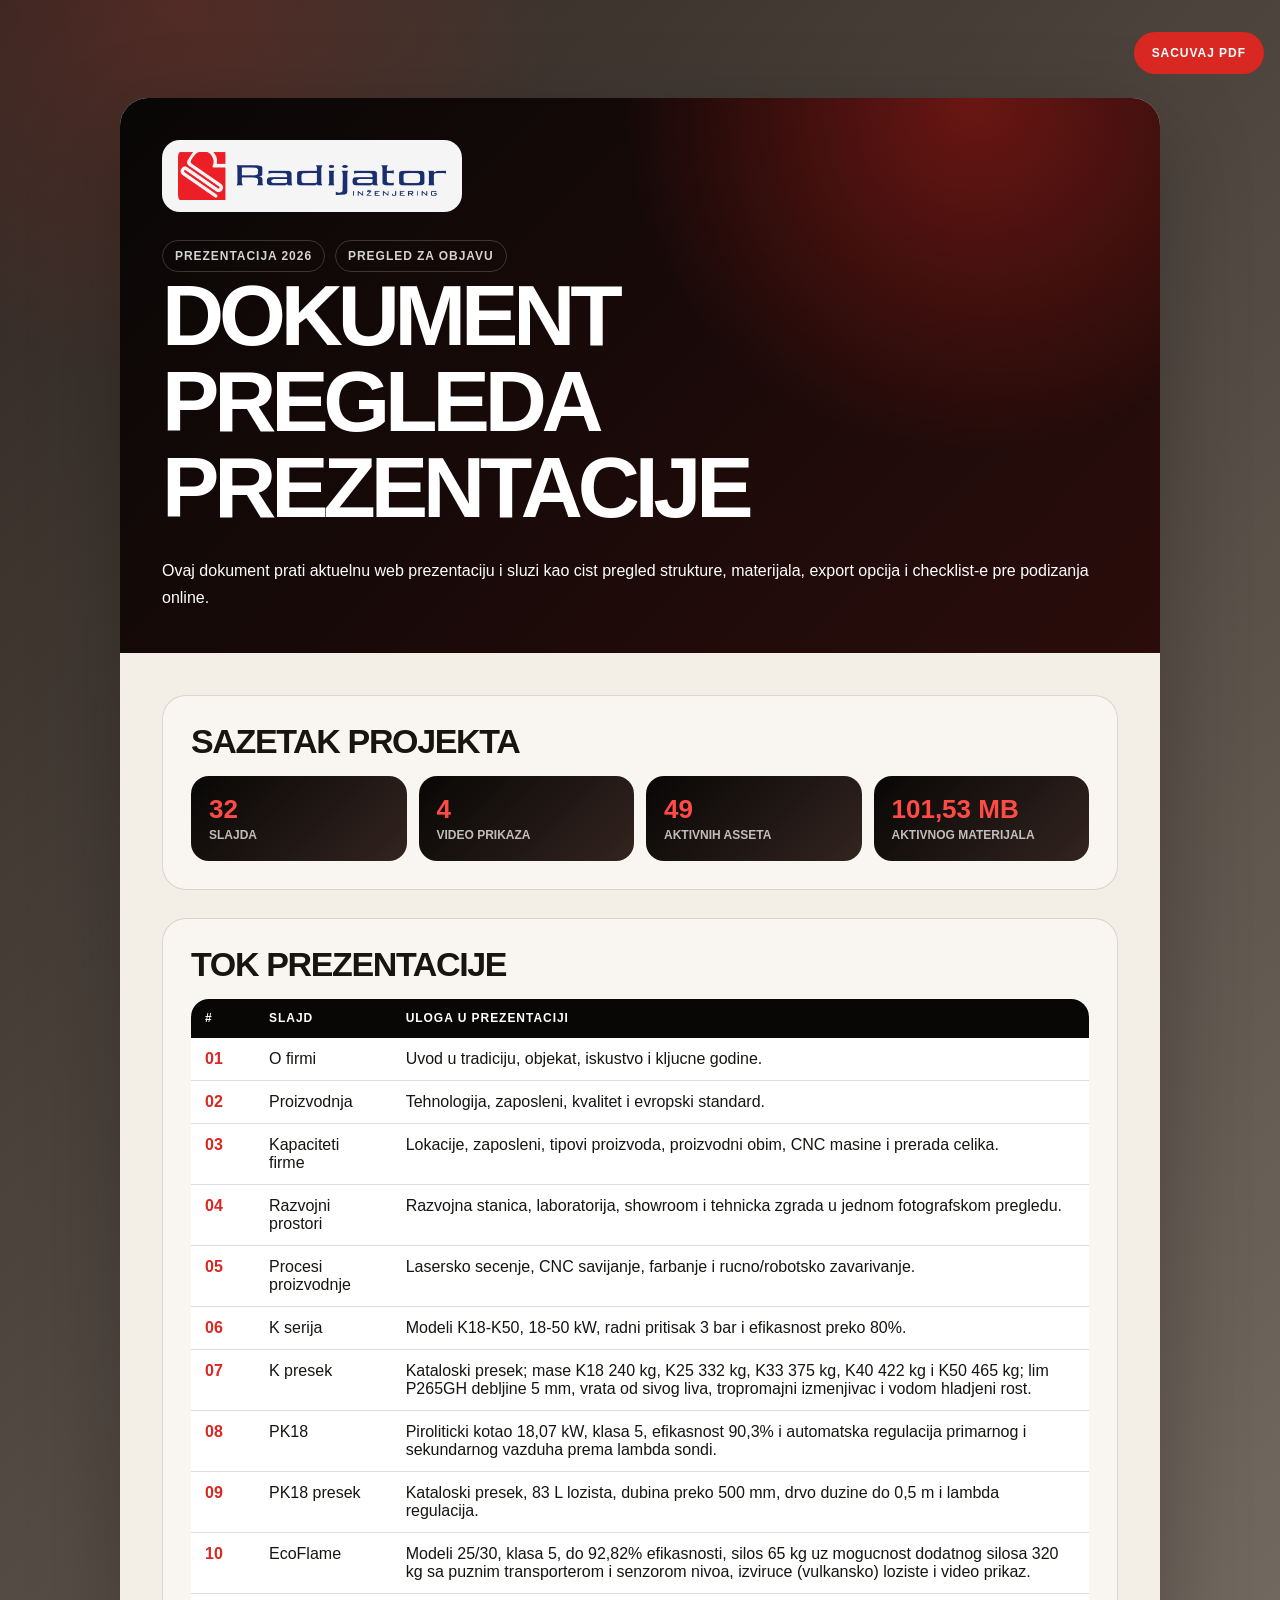
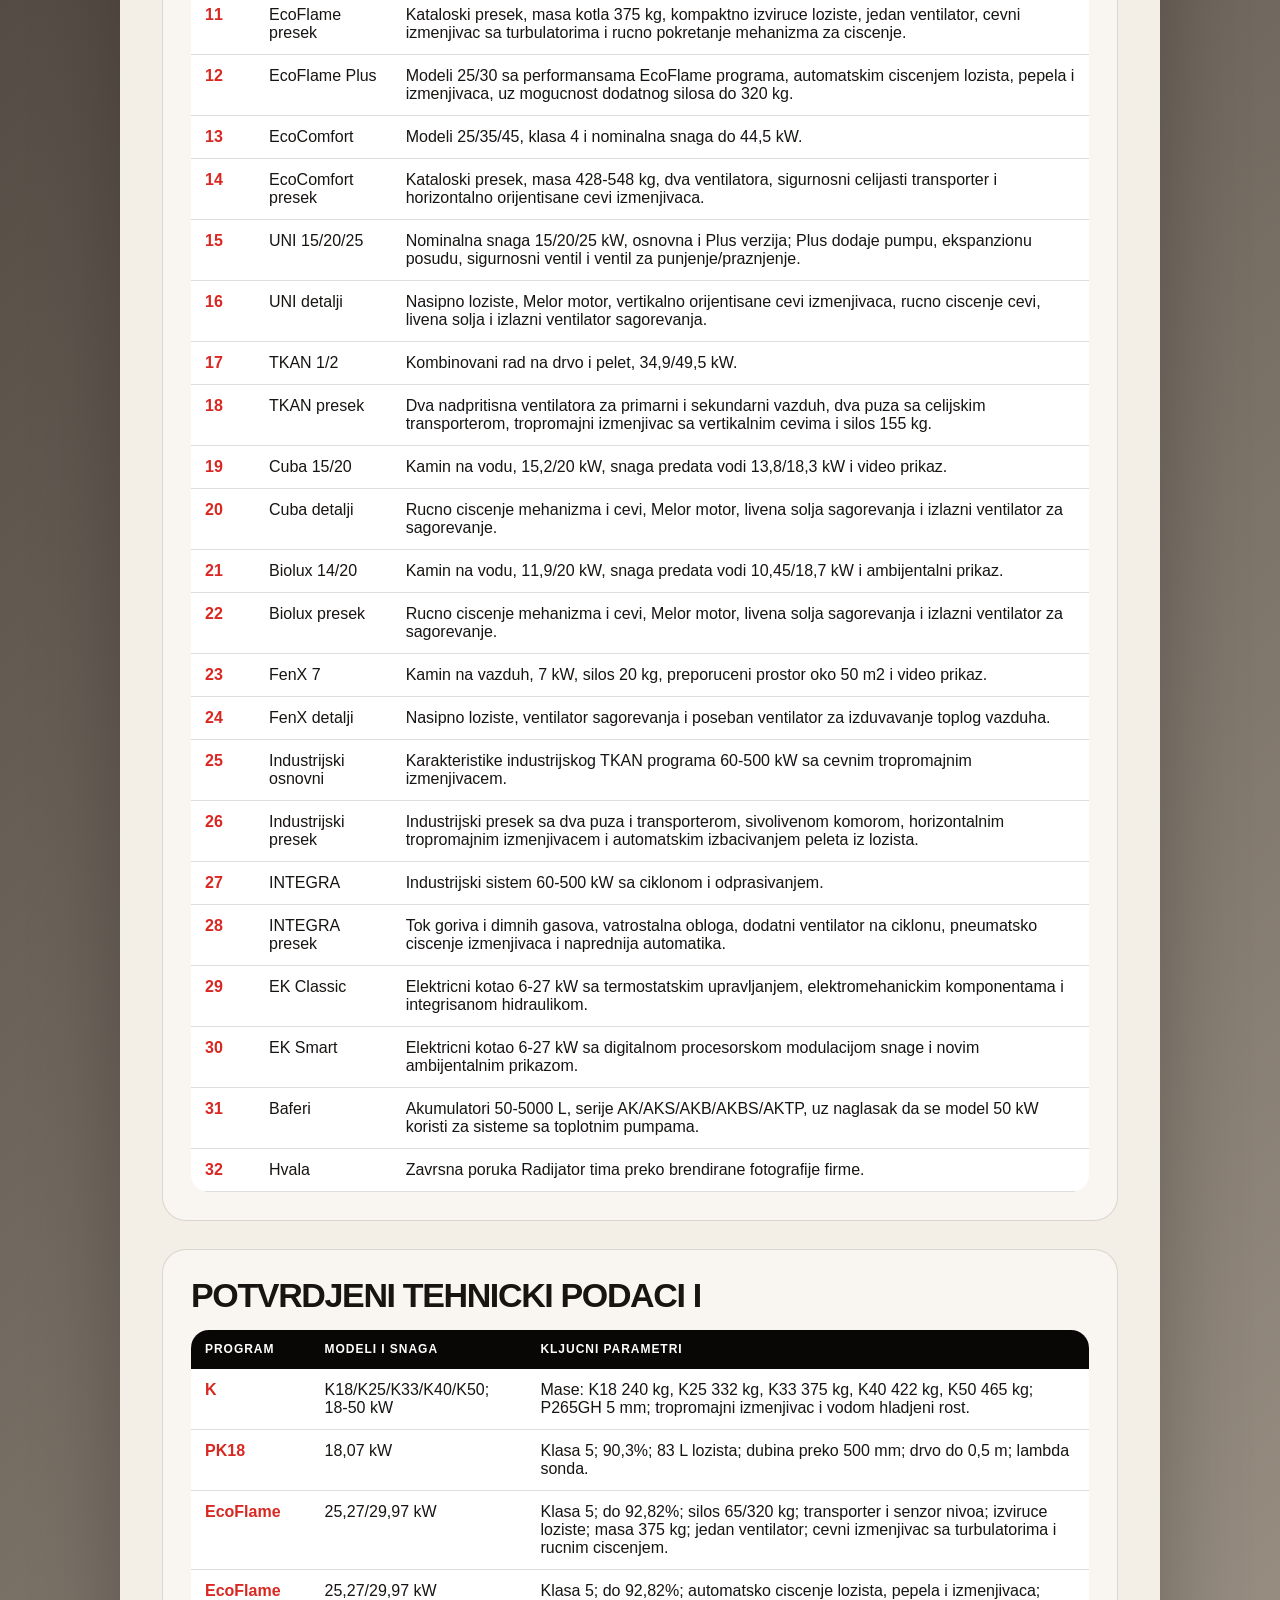
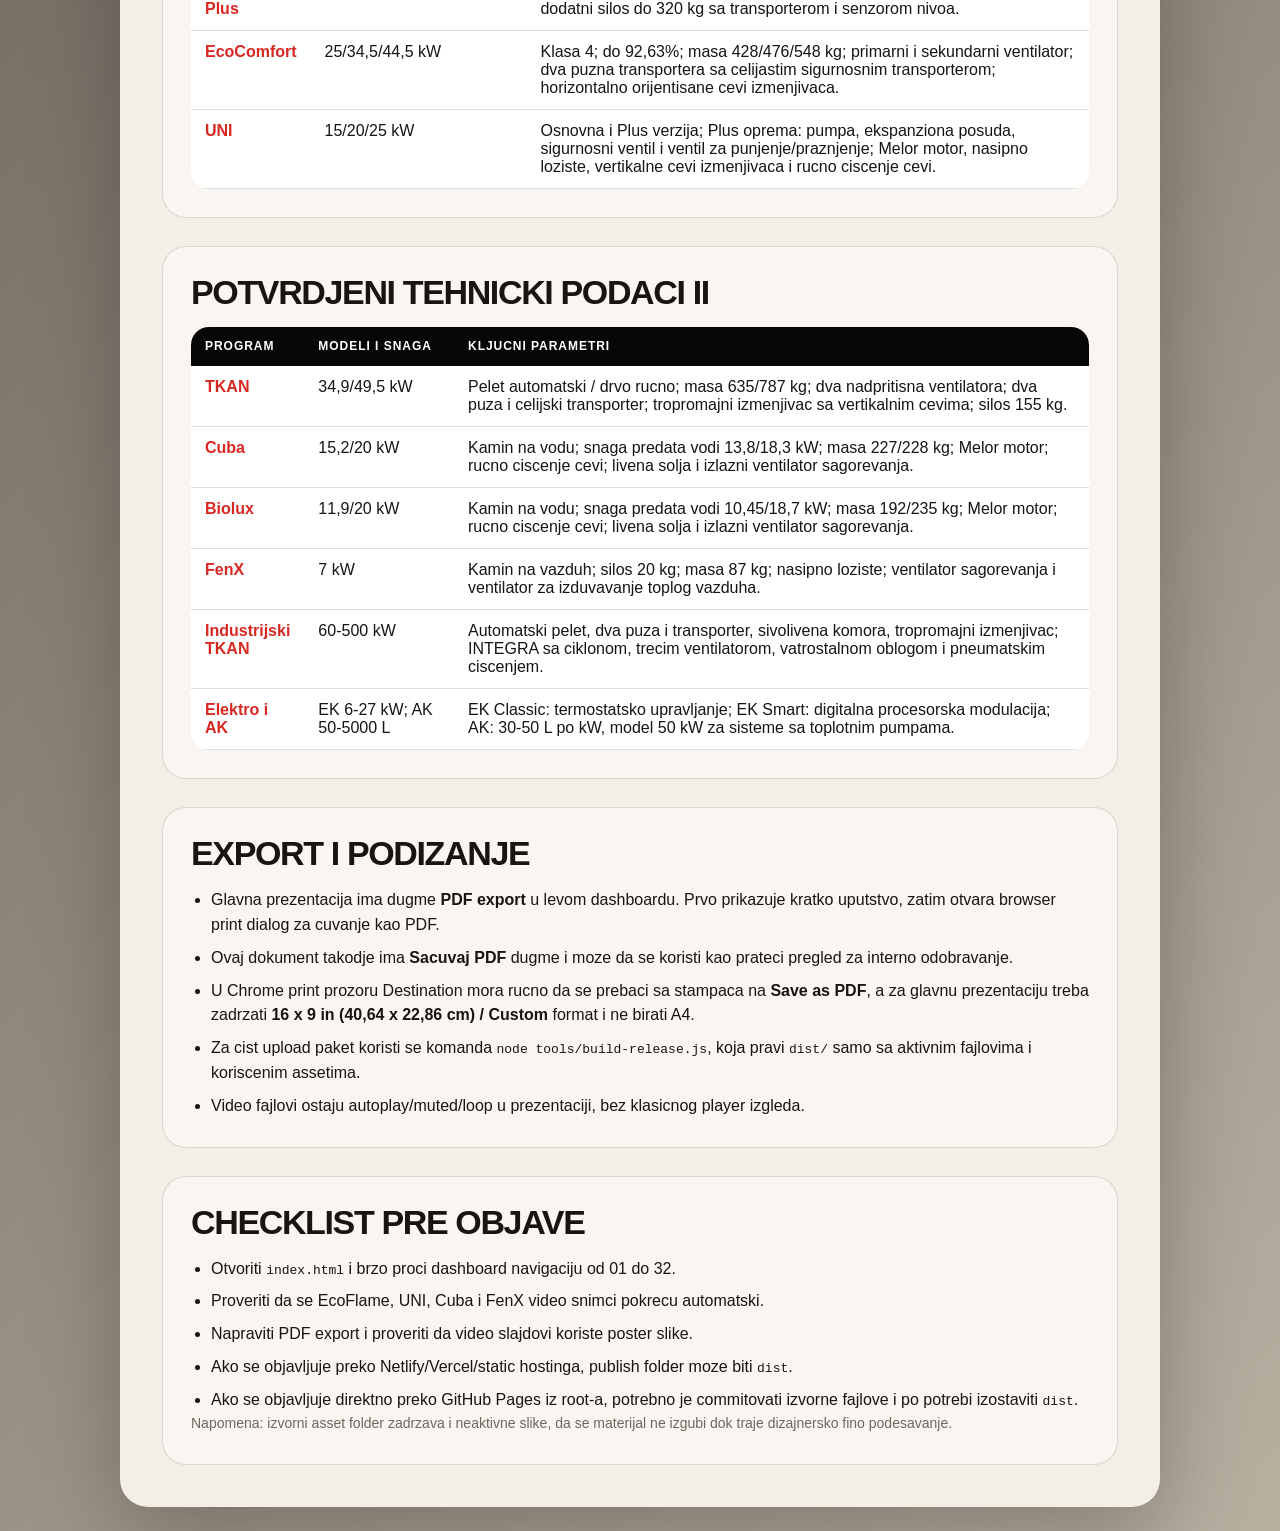
==== commit 070480a3: "Finalize Radijator pellet boiler presentation" ====
--- a/exports/radijator-prezentacija-2026-dokument.html
+++ b/exports/radijator-prezentacija-2026-dokument.html
@@ -279,10 +279,10 @@
         <section>
           <h2>Sazetak projekta</h2>
           <div class="facts">
-            <article><strong>31</strong><span>slajd</span></article>
+            <article><strong>32</strong><span>slajda</span></article>
             <article><strong>4</strong><span>video prikaza</span></article>
-            <article><strong>48</strong><span>aktivnih asseta</span></article>
-            <article><strong>101,19 MB</strong><span>aktivnog materijala</span></article>
+            <article><strong>49</strong><span>aktivnih asseta</span></article>
+            <article><strong>101,53 MB</strong><span>aktivnog materijala</span></article>
           </div>
         </section>
 
@@ -299,31 +299,32 @@
               <tr><td>04</td><td>Razvojni prostori</td><td>Razvojna stanica, laboratorija, showroom i tehnicka zgrada u jednom fotografskom pregledu.</td></tr>
               <tr><td>05</td><td>Procesi proizvodnje</td><td>Lasersko secenje, CNC savijanje, farbanje i rucno/robotsko zavarivanje.</td></tr>
               <tr><td>06</td><td>K serija</td><td>Modeli K18-K50, 18-50 kW, radni pritisak 3 bar i efikasnost preko 80%.</td></tr>
-              <tr><td>07</td><td>K presek</td><td>Kataloski presek, donje sagorevanje, 55-140 L vode i 240-465 kg.</td></tr>
-              <tr><td>08</td><td>PK18</td><td>Piroliticki kotao 18,07 kW, klasa 5 i efikasnost 90,3%.</td></tr>
-              <tr><td>09</td><td>PK18 presek</td><td>Kataloski presek, 83 L lozista, 100 L vode i lambda regulacija.</td></tr>
-              <tr><td>10</td><td>EcoFlame</td><td>Modeli 25/30, klasa 5, do 92,82% efikasnosti i video prikaz.</td></tr>
-              <tr><td>11</td><td>EcoFlame presek</td><td>Kataloski presek, 81 L vode, 375 kg i radni pritisak 2 bar.</td></tr>
-              <tr><td>12</td><td>EcoComfort</td><td>Modeli 25/35/45, klasa 4 i nominalna snaga do 44,5 kW.</td></tr>
-              <tr><td>13</td><td>EcoComfort presek</td><td>Kataloski presek, zapremina vode 85-141 L i masa 428-548 kg.</td></tr>
-              <tr><td>14</td><td>UNI 20/25</td><td>Nominalna snaga 20/25 kW, minimalna 10,3 kW, efikasnost preko 93% i video prikaz.</td></tr>
-              <tr><td>15</td><td>UNI detalji</td><td>Tehnicki presek sa dimenzijama, 50 L vode i masa 220 kg.</td></tr>
-              <tr><td>16</td><td>TKAN 1/2</td><td>Kombinovani rad na drvo i pelet, 34,9/49,5 kW.</td></tr>
-              <tr><td>17</td><td>TKAN presek</td><td>Tehnicki presek i dimenzije, 97/125 L vode, 635/787 kg i pritisak 3 bar.</td></tr>
-              <tr><td>18</td><td>Cuba 15/20</td><td>Toplovodni kamin 15,2/20 kW, efikasnost preko 93% i video prikaz.</td></tr>
-              <tr><td>19</td><td>Cuba detalji</td><td>Tehnicki presek i gabaritne mere, 40 L vode i integrisana hidraulika.</td></tr>
-              <tr><td>20</td><td>Biolux 14/20</td><td>Toplovodni kamin 11,9/20 kW, efikasnost preko 91% i ambijentalni prikaz.</td></tr>
-              <tr><td>21</td><td>Biolux presek</td><td>Dva tehnicka prikaza preseka i dimenzija, 24/38 L vode i integrisana hidraulika.</td></tr>
-              <tr><td>22</td><td>FenX 7</td><td>Vazdusni kamin 7 kW, silos 20 kg, preporuceni prostor oko 50 m2 i video prikaz.</td></tr>
-              <tr><td>23</td><td>FenX detalji</td><td>Tehnicki presek i kotirane dimenzije, masa 87 kg i promaja 6 Pa.</td></tr>
-              <tr><td>24</td><td>Industrijski osnovni</td><td>Karakteristike industrijskog TKAN programa 60-300 kW.</td></tr>
-              <tr><td>25</td><td>Industrijski presek</td><td>TKAN 1 i industrijski TKAN 80 preseci, izmenjivac, izviruce loziste i ventilatori.</td></tr>
-              <tr><td>26</td><td>INTEGRA</td><td>Industrijski sistem sa ciklonom i odprasivanjem.</td></tr>
-              <tr><td>27</td><td>INTEGRA presek</td><td>Tok goriva, dimnih gasova i dodatnih elemenata.</td></tr>
-              <tr><td>28</td><td>EK Classic</td><td>Elektricni kotao 6-18 kW sa 3/6 stepeni snage i integrisanom hidraulikom.</td></tr>
-              <tr><td>29</td><td>EK Smart</td><td>Elektricni kotao 6-18 kW sa procesorskom modulacijom snage i novim ambijentalnim prikazom.</td></tr>
-              <tr><td>30</td><td>Baferi</td><td>Akumulatori 50-5000 L, serije AK/AKS/AKB/AKBS/AKTP.</td></tr>
-              <tr><td>31</td><td>Hvala</td><td>Zavrsna poruka Radijator tima preko brendirane fotografije firme.</td></tr>
+              <tr><td>07</td><td>K presek</td><td>Kataloski presek; mase K18 240 kg, K25 332 kg, K33 375 kg, K40 422 kg i K50 465 kg; lim P265GH debljine 5 mm, vrata od sivog liva, tropromajni izmenjivac i vodom hladjeni rost.</td></tr>
+              <tr><td>08</td><td>PK18</td><td>Piroliticki kotao 18,07 kW, klasa 5, efikasnost 90,3% i automatska regulacija primarnog i sekundarnog vazduha prema lambda sondi.</td></tr>
+              <tr><td>09</td><td>PK18 presek</td><td>Kataloski presek, 83 L lozista, dubina preko 500 mm, drvo duzine do 0,5 m i lambda regulacija.</td></tr>
+              <tr><td>10</td><td>EcoFlame</td><td>Modeli 25/30, klasa 5, do 92,82% efikasnosti, silos 65 kg uz mogucnost dodatnog silosa 320 kg sa puznim transporterom i senzorom nivoa, izviruce (vulkansko) loziste i video prikaz.</td></tr>
+              <tr><td>11</td><td>EcoFlame presek</td><td>Kataloski presek, masa kotla 375 kg, kompaktno izviruce loziste, jedan ventilator, cevni izmenjivac sa turbulatorima i rucno pokretanje mehanizma za ciscenje.</td></tr>
+              <tr><td>12</td><td>EcoFlame Plus</td><td>Modeli 25/30 sa performansama EcoFlame programa, automatskim ciscenjem lozista, pepela i izmenjivaca, uz mogucnost dodatnog silosa do 320 kg.</td></tr>
+              <tr><td>13</td><td>EcoComfort</td><td>Modeli 25/35/45, klasa 4 i nominalna snaga do 44,5 kW.</td></tr>
+              <tr><td>14</td><td>EcoComfort presek</td><td>Kataloski presek, masa 428-548 kg, dva ventilatora, sigurnosni celijasti transporter i horizontalno orijentisane cevi izmenjivaca.</td></tr>
+              <tr><td>15</td><td>UNI 15/20/25</td><td>Nominalna snaga 15/20/25 kW, osnovna i Plus verzija; Plus dodaje pumpu, ekspanzionu posudu, sigurnosni ventil i ventil za punjenje/praznjenje.</td></tr>
+              <tr><td>16</td><td>UNI detalji</td><td>Nasipno loziste, Melor motor, vertikalno orijentisane cevi izmenjivaca, rucno ciscenje cevi, livena solja i izlazni ventilator sagorevanja.</td></tr>
+              <tr><td>17</td><td>TKAN 1/2</td><td>Kombinovani rad na drvo i pelet, 34,9/49,5 kW.</td></tr>
+              <tr><td>18</td><td>TKAN presek</td><td>Dva nadpritisna ventilatora za primarni i sekundarni vazduh, dva puza sa celijskim transporterom, tropromajni izmenjivac sa vertikalnim cevima i silos 155 kg.</td></tr>
+              <tr><td>19</td><td>Cuba 15/20</td><td>Kamin na vodu, 15,2/20 kW, snaga predata vodi 13,8/18,3 kW i video prikaz.</td></tr>
+              <tr><td>20</td><td>Cuba detalji</td><td>Rucno ciscenje mehanizma i cevi, Melor motor, livena solja sagorevanja i izlazni ventilator za sagorevanje.</td></tr>
+              <tr><td>21</td><td>Biolux 14/20</td><td>Kamin na vodu, 11,9/20 kW, snaga predata vodi 10,45/18,7 kW i ambijentalni prikaz.</td></tr>
+              <tr><td>22</td><td>Biolux presek</td><td>Rucno ciscenje mehanizma i cevi, Melor motor, livena solja sagorevanja i izlazni ventilator za sagorevanje.</td></tr>
+              <tr><td>23</td><td>FenX 7</td><td>Kamin na vazduh, 7 kW, silos 20 kg, preporuceni prostor oko 50 m2 i video prikaz.</td></tr>
+              <tr><td>24</td><td>FenX detalji</td><td>Nasipno loziste, ventilator sagorevanja i poseban ventilator za izduvavanje toplog vazduha.</td></tr>
+              <tr><td>25</td><td>Industrijski osnovni</td><td>Karakteristike industrijskog TKAN programa 60-500 kW sa cevnim tropromajnim izmenjivacem.</td></tr>
+              <tr><td>26</td><td>Industrijski presek</td><td>Industrijski presek sa dva puza i transporterom, sivolivenom komorom, horizontalnim tropromajnim izmenjivacem i automatskim izbacivanjem peleta iz lozista.</td></tr>
+              <tr><td>27</td><td>INTEGRA</td><td>Industrijski sistem 60-500 kW sa ciklonom i odprasivanjem.</td></tr>
+              <tr><td>28</td><td>INTEGRA presek</td><td>Tok goriva i dimnih gasova, vatrostalna obloga, dodatni ventilator na ciklonu, pneumatsko ciscenje izmenjivaca i naprednija automatika.</td></tr>
+              <tr><td>29</td><td>EK Classic</td><td>Elektricni kotao 6-27 kW sa termostatskim upravljanjem, elektromehanickim komponentama i integrisanom hidraulikom.</td></tr>
+              <tr><td>30</td><td>EK Smart</td><td>Elektricni kotao 6-27 kW sa digitalnom procesorskom modulacijom snage i novim ambijentalnim prikazom.</td></tr>
+              <tr><td>31</td><td>Baferi</td><td>Akumulatori 50-5000 L, serije AK/AKS/AKB/AKBS/AKTP, uz naglasak da se model 50 kW koristi za sisteme sa toplotnim pumpama.</td></tr>
+              <tr><td>32</td><td>Hvala</td><td>Zavrsna poruka Radijator tima preko brendirane fotografije firme.</td></tr>
             </tbody>
           </table>
         </section>
@@ -333,11 +334,12 @@
           <table>
             <thead><tr><th>Program</th><th>Modeli i snaga</th><th>Kljucni parametri</th></tr></thead>
             <tbody>
-              <tr><td>K</td><td>K18/K25/K33/K40/K50; 18-50 kW</td><td>3 bar; 55-140 L vode; 240-465 kg; efikasnost preko 80%.</td></tr>
-              <tr><td>PK18</td><td>18,07 kW</td><td>Klasa 5; 90,3%; 3 bar; 83 L lozista; 100 L vode; lambda sonda.</td></tr>
-              <tr><td>EcoFlame</td><td>25,27/29,97 kW</td><td>Klasa 5; do 92,82%; 2 bar; 81 L vode; silos 65 kg.</td></tr>
-              <tr><td>EcoComfort</td><td>25/34,5/44,5 kW</td><td>Klasa 4; do 92,63%; 3 bar; 85/110/141 L vode.</td></tr>
-              <tr><td>UNI</td><td>20/25 kW; minimum 10,3 kW</td><td>Efikasnost preko 93%; 2,5 bar; 50 L vode; masa 220 kg.</td></tr>
+              <tr><td>K</td><td>K18/K25/K33/K40/K50; 18-50 kW</td><td>Mase: K18 240 kg, K25 332 kg, K33 375 kg, K40 422 kg, K50 465 kg; P265GH 5 mm; tropromajni izmenjivac i vodom hladjeni rost.</td></tr>
+              <tr><td>PK18</td><td>18,07 kW</td><td>Klasa 5; 90,3%; 83 L lozista; dubina preko 500 mm; drvo do 0,5 m; lambda sonda.</td></tr>
+              <tr><td>EcoFlame</td><td>25,27/29,97 kW</td><td>Klasa 5; do 92,82%; silos 65/320 kg; transporter i senzor nivoa; izviruce loziste; masa 375 kg; jedan ventilator; cevni izmenjivac sa turbulatorima i rucnim ciscenjem.</td></tr>
+              <tr><td>EcoFlame Plus</td><td>25,27/29,97 kW</td><td>Klasa 5; do 92,82%; automatsko ciscenje lozista, pepela i izmenjivaca; dodatni silos do 320 kg sa transporterom i senzorom nivoa.</td></tr>
+              <tr><td>EcoComfort</td><td>25/34,5/44,5 kW</td><td>Klasa 4; do 92,63%; masa 428/476/548 kg; primarni i sekundarni ventilator; dva puzna transportera sa celijastim sigurnosnim transporterom; horizontalno orijentisane cevi izmenjivaca.</td></tr>
+              <tr><td>UNI</td><td>15/20/25 kW</td><td>Osnovna i Plus verzija; Plus oprema: pumpa, ekspanziona posuda, sigurnosni ventil i ventil za punjenje/praznjenje; Melor motor, nasipno loziste, vertikalne cevi izmenjivaca i rucno ciscenje cevi.</td></tr>
             </tbody>
           </table>
         </section>
@@ -347,11 +349,12 @@
           <table>
             <thead><tr><th>Program</th><th>Modeli i snaga</th><th>Kljucni parametri</th></tr></thead>
             <tbody>
-              <tr><td>TKAN</td><td>34,9/49,5 kW</td><td>Pelet/drvo; preko 91/90%; 3 bar; 97/125 L vode.</td></tr>
-              <tr><td>Cuba</td><td>15,2/20 kW</td><td>Preko 93%; 2,5 bar; 40 L vode; masa 227/228 kg.</td></tr>
-              <tr><td>Biolux</td><td>11,9/20 kW</td><td>Preko 93/91%; 2,5 bar; 24/38 L vode; masa 192/235 kg.</td></tr>
-              <tr><td>FenX</td><td>7 kW</td><td>85%; silos 20 kg; masa 87 kg; do 130 m3 / oko 50 m2.</td></tr>
-              <tr><td>Elektro i AK</td><td>EK 6-18 kW; AK 50-5000 L</td><td>EK: 3/6 stepeni; AK: 30-50 L po kW, do 95 C i 3 bar.</td></tr>
+              <tr><td>TKAN</td><td>34,9/49,5 kW</td><td>Pelet automatski / drvo rucno; masa 635/787 kg; dva nadpritisna ventilatora; dva puza i celijski transporter; tropromajni izmenjivac sa vertikalnim cevima; silos 155 kg.</td></tr>
+              <tr><td>Cuba</td><td>15,2/20 kW</td><td>Kamin na vodu; snaga predata vodi 13,8/18,3 kW; masa 227/228 kg; Melor motor; rucno ciscenje cevi; livena solja i izlazni ventilator sagorevanja.</td></tr>
+              <tr><td>Biolux</td><td>11,9/20 kW</td><td>Kamin na vodu; snaga predata vodi 10,45/18,7 kW; masa 192/235 kg; Melor motor; rucno ciscenje cevi; livena solja i izlazni ventilator sagorevanja.</td></tr>
+              <tr><td>FenX</td><td>7 kW</td><td>Kamin na vazduh; silos 20 kg; masa 87 kg; nasipno loziste; ventilator sagorevanja i ventilator za izduvavanje toplog vazduha.</td></tr>
+              <tr><td>Industrijski TKAN</td><td>60-500 kW</td><td>Automatski pelet, dva puza i transporter, sivolivena komora, tropromajni izmenjivac; INTEGRA sa ciklonom, trecim ventilatorom, vatrostalnom oblogom i pneumatskim ciscenjem.</td></tr>
+              <tr><td>Elektro i AK</td><td>EK 6-27 kW; AK 50-5000 L</td><td>EK Classic: termostatsko upravljanje; EK Smart: digitalna procesorska modulacija; AK: 30-50 L po kW, model 50 kW za sisteme sa toplotnim pumpama.</td></tr>
             </tbody>
           </table>
         </section>
@@ -370,7 +373,7 @@
         <section>
           <h2>Checklist pre objave</h2>
           <ul>
-            <li>Otvoriti <code>index.html</code> i brzo proci dashboard navigaciju od 01 do 31.</li>
+            <li>Otvoriti <code>index.html</code> i brzo proci dashboard navigaciju od 01 do 32.</li>
             <li>Proveriti da se EcoFlame, UNI, Cuba i FenX video snimci pokrecu automatski.</li>
             <li>Napraviti PDF export i proveriti da video slajdovi koriste poster slike.</li>
             <li>Ako se objavljuje preko Netlify/Vercel/static hostinga, publish folder moze biti <code>dist</code>.</li>
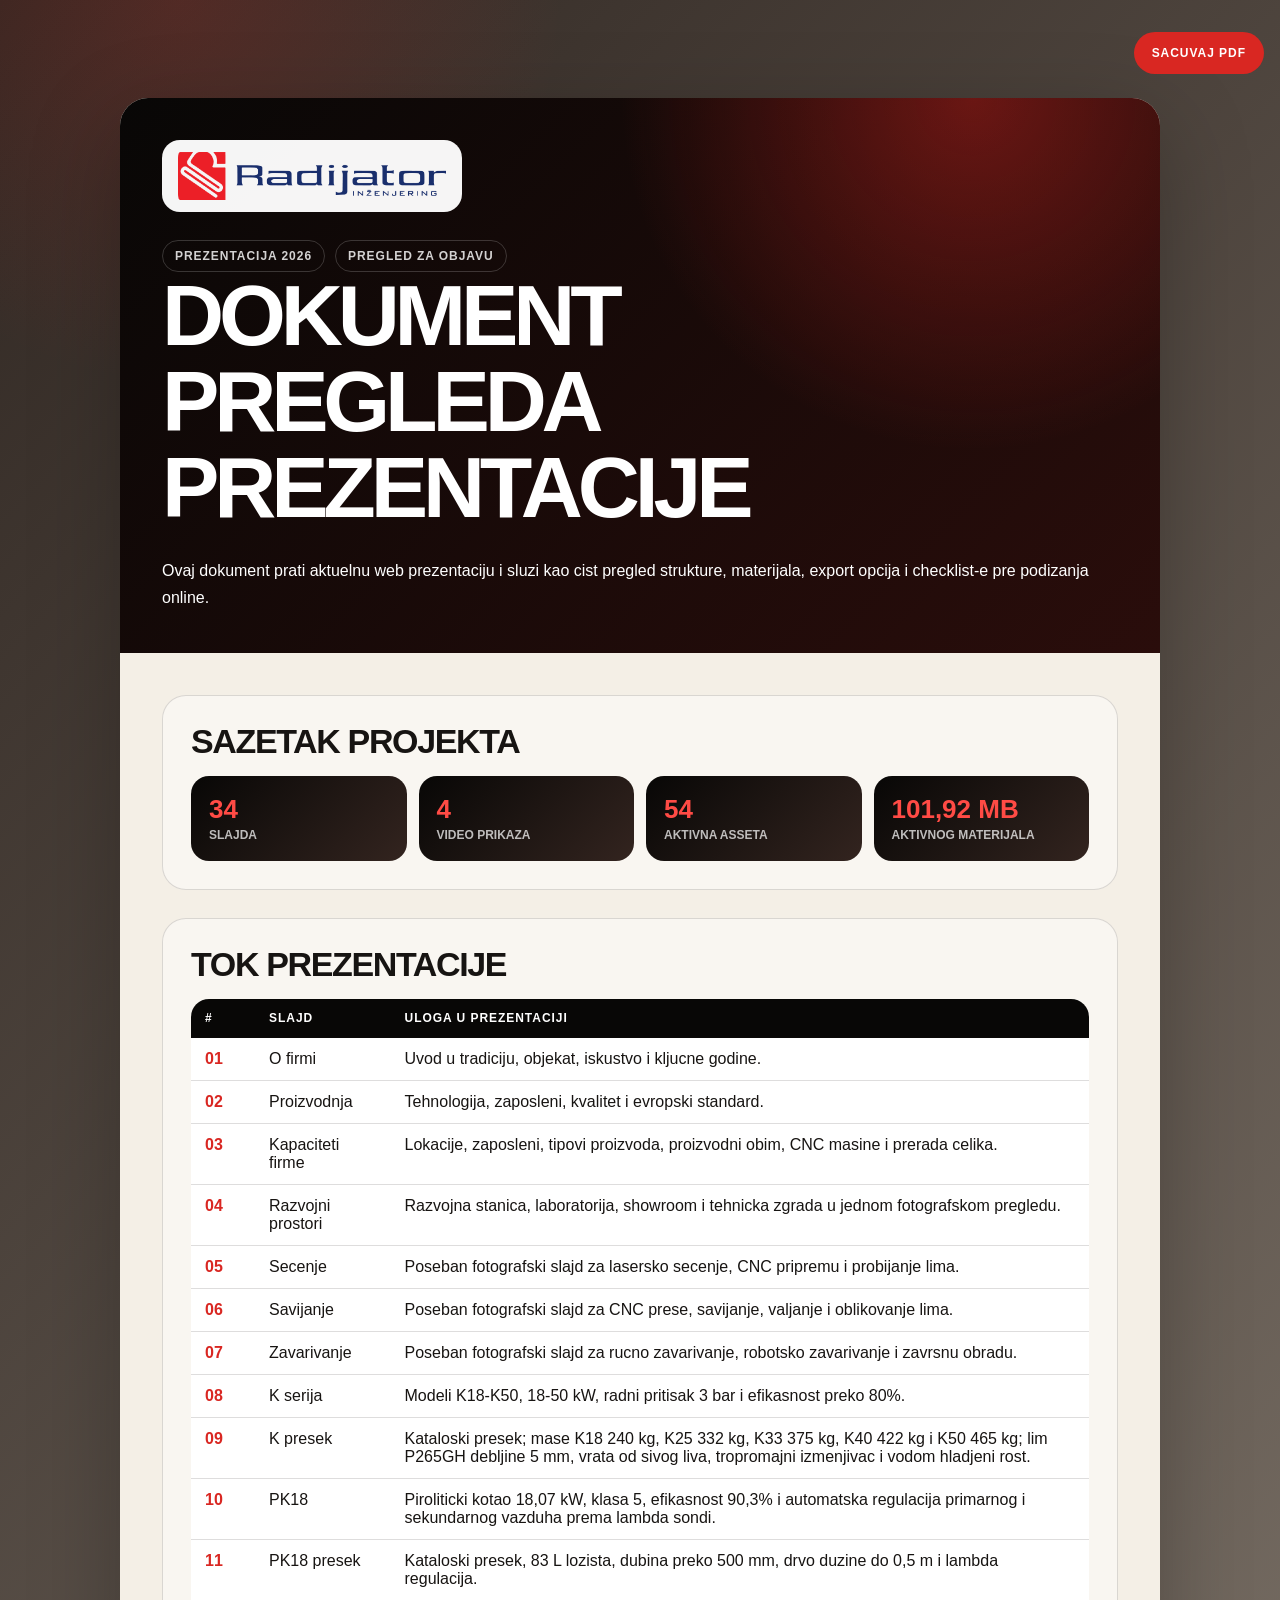
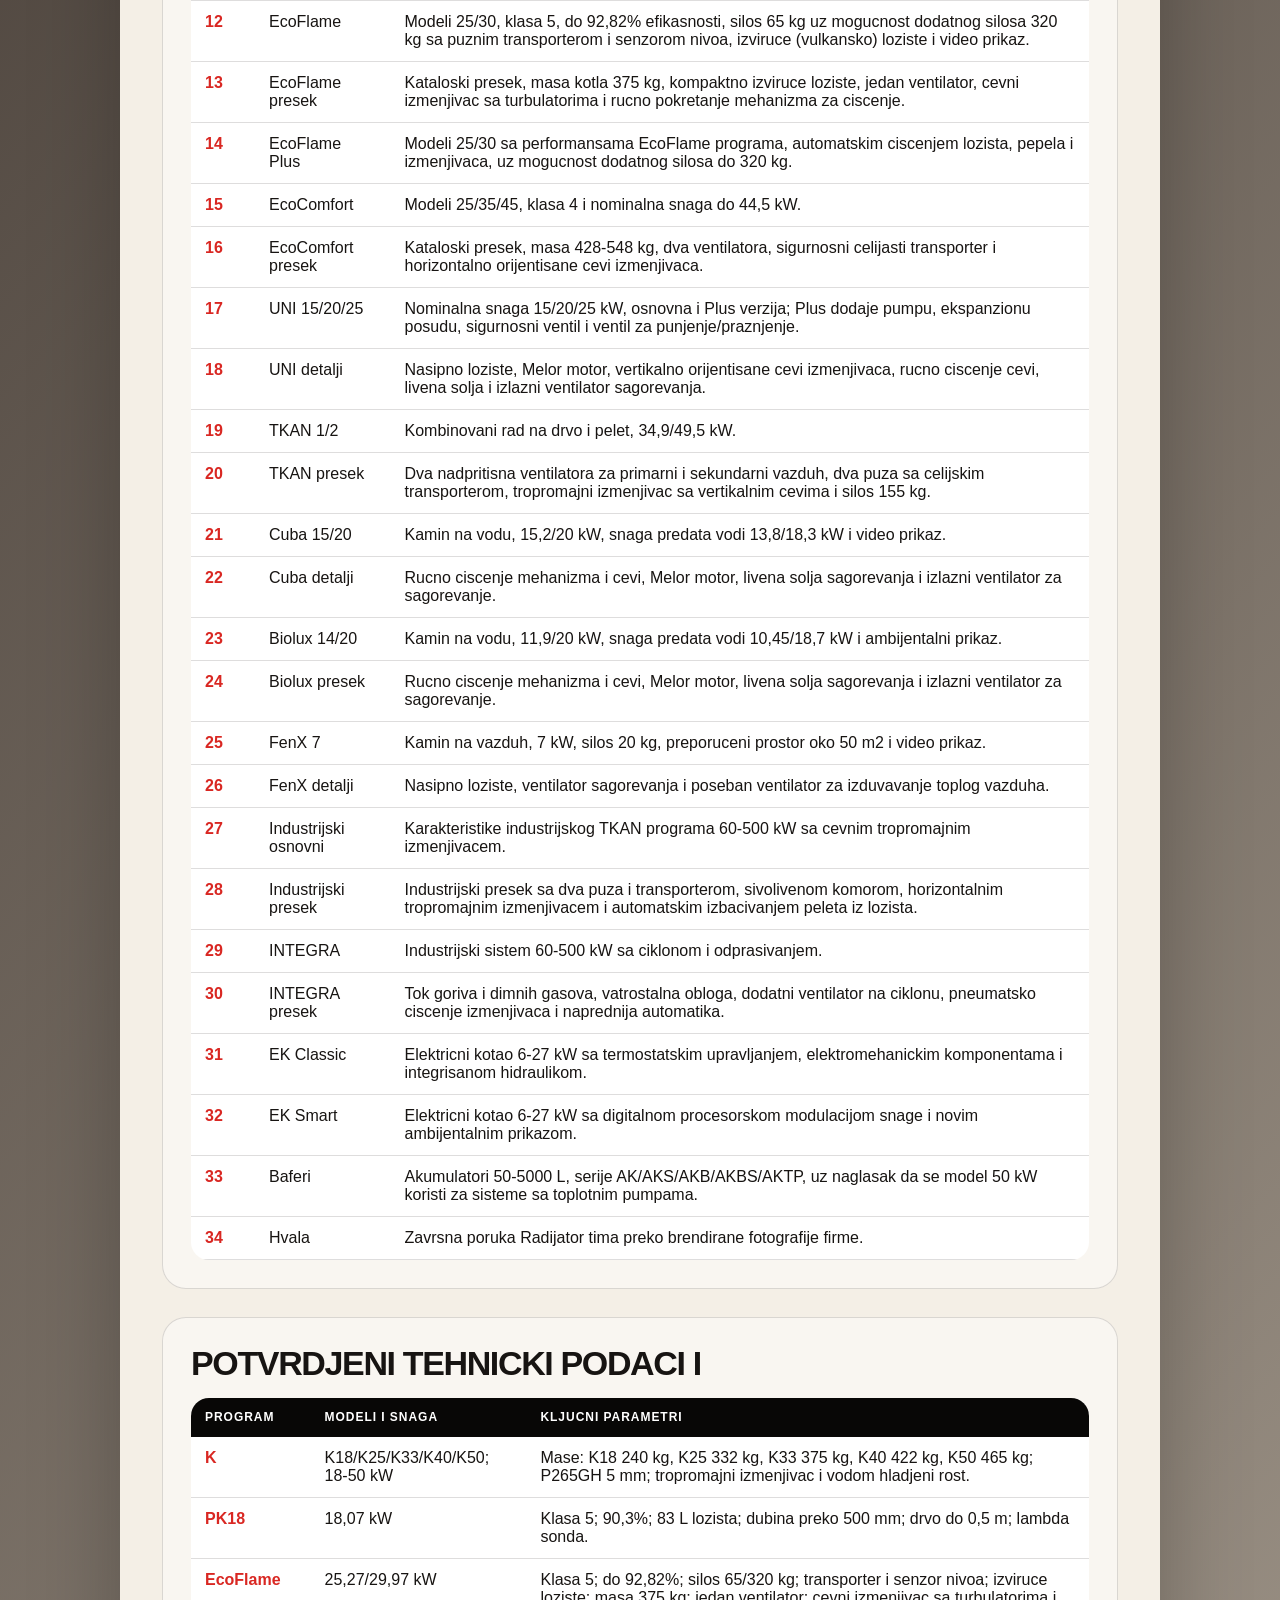
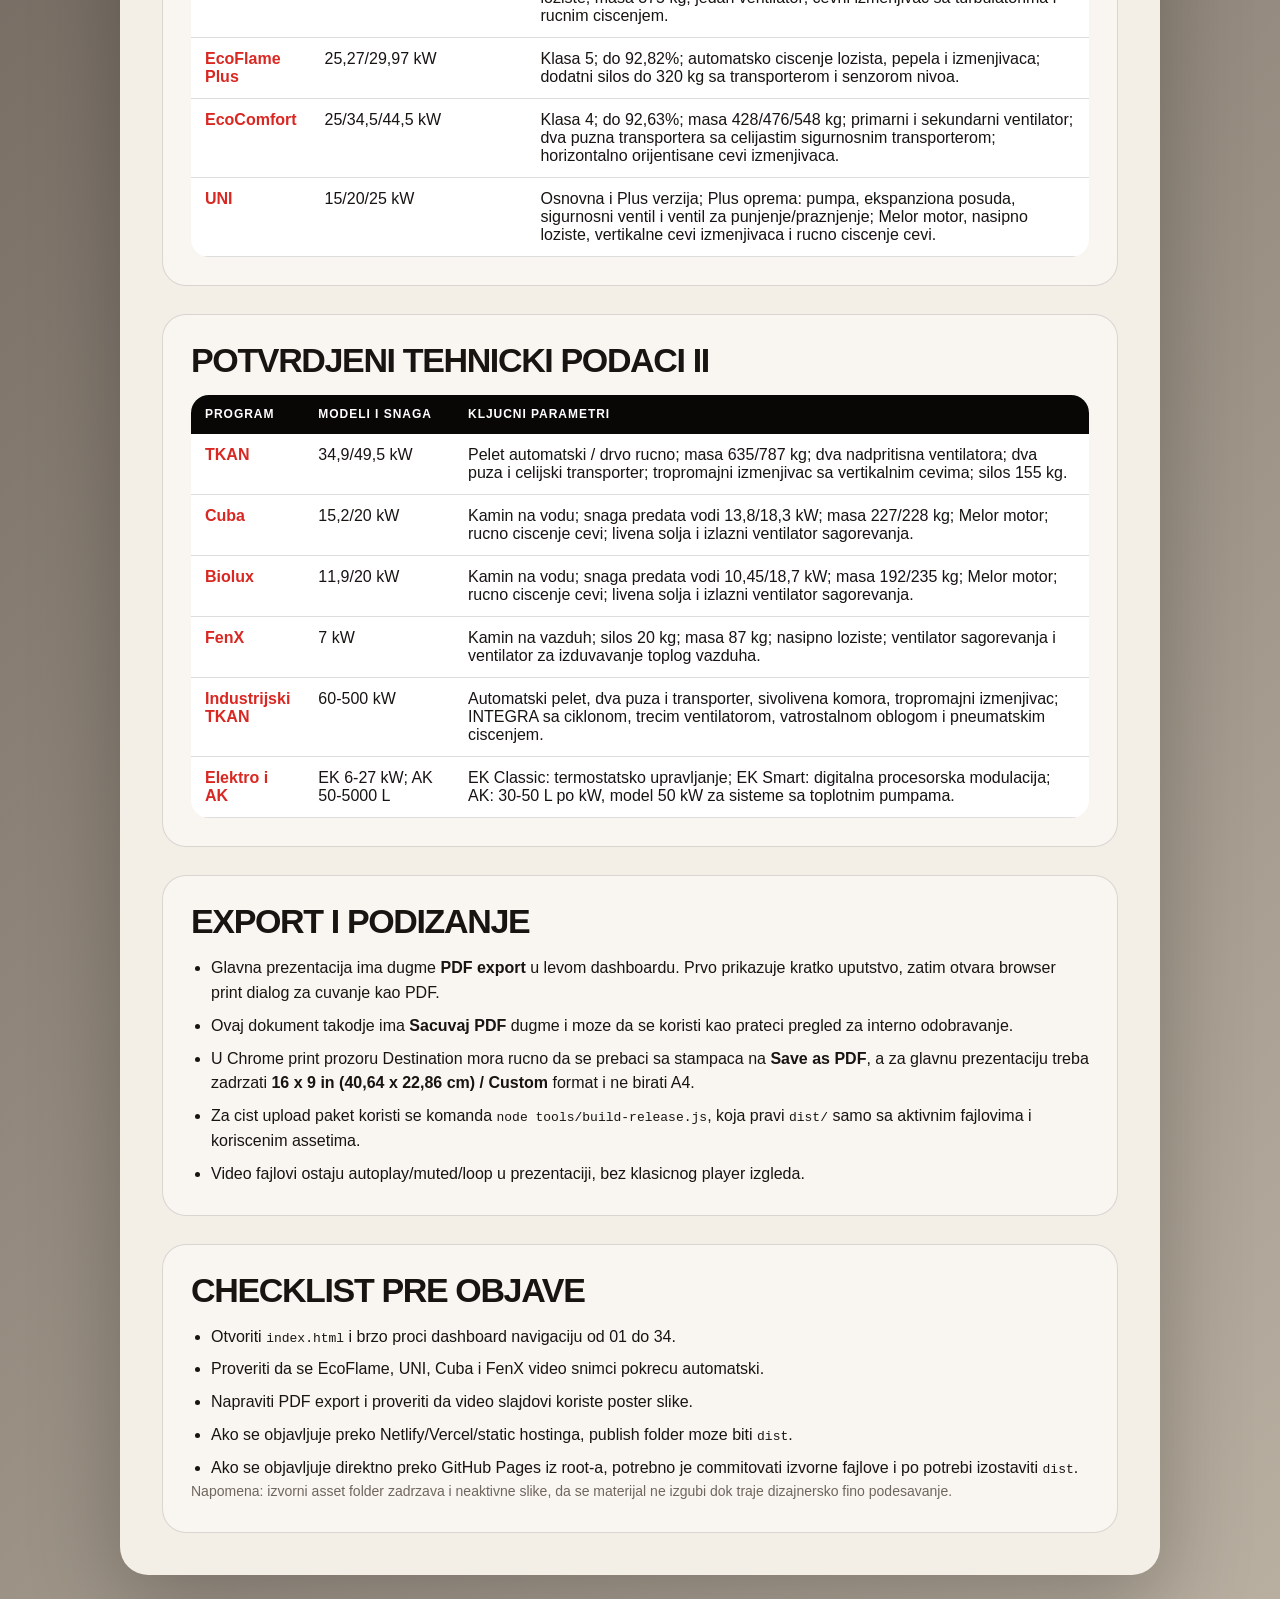
==== commit 109baf5a: "Split production process into dedicated slides" ====
--- a/exports/radijator-prezentacija-2026-dokument.html
+++ b/exports/radijator-prezentacija-2026-dokument.html
@@ -279,10 +279,10 @@
         <section>
           <h2>Sazetak projekta</h2>
           <div class="facts">
-            <article><strong>32</strong><span>slajda</span></article>
+            <article><strong>34</strong><span>slajda</span></article>
             <article><strong>4</strong><span>video prikaza</span></article>
-            <article><strong>49</strong><span>aktivnih asseta</span></article>
-            <article><strong>101,53 MB</strong><span>aktivnog materijala</span></article>
+            <article><strong>54</strong><span>aktivna asseta</span></article>
+            <article><strong>101,92 MB</strong><span>aktivnog materijala</span></article>
           </div>
         </section>
 
@@ -297,34 +297,36 @@
               <tr><td>02</td><td>Proizvodnja</td><td>Tehnologija, zaposleni, kvalitet i evropski standard.</td></tr>
               <tr><td>03</td><td>Kapaciteti firme</td><td>Lokacije, zaposleni, tipovi proizvoda, proizvodni obim, CNC masine i prerada celika.</td></tr>
               <tr><td>04</td><td>Razvojni prostori</td><td>Razvojna stanica, laboratorija, showroom i tehnicka zgrada u jednom fotografskom pregledu.</td></tr>
-              <tr><td>05</td><td>Procesi proizvodnje</td><td>Lasersko secenje, CNC savijanje, farbanje i rucno/robotsko zavarivanje.</td></tr>
-              <tr><td>06</td><td>K serija</td><td>Modeli K18-K50, 18-50 kW, radni pritisak 3 bar i efikasnost preko 80%.</td></tr>
-              <tr><td>07</td><td>K presek</td><td>Kataloski presek; mase K18 240 kg, K25 332 kg, K33 375 kg, K40 422 kg i K50 465 kg; lim P265GH debljine 5 mm, vrata od sivog liva, tropromajni izmenjivac i vodom hladjeni rost.</td></tr>
-              <tr><td>08</td><td>PK18</td><td>Piroliticki kotao 18,07 kW, klasa 5, efikasnost 90,3% i automatska regulacija primarnog i sekundarnog vazduha prema lambda sondi.</td></tr>
-              <tr><td>09</td><td>PK18 presek</td><td>Kataloski presek, 83 L lozista, dubina preko 500 mm, drvo duzine do 0,5 m i lambda regulacija.</td></tr>
-              <tr><td>10</td><td>EcoFlame</td><td>Modeli 25/30, klasa 5, do 92,82% efikasnosti, silos 65 kg uz mogucnost dodatnog silosa 320 kg sa puznim transporterom i senzorom nivoa, izviruce (vulkansko) loziste i video prikaz.</td></tr>
-              <tr><td>11</td><td>EcoFlame presek</td><td>Kataloski presek, masa kotla 375 kg, kompaktno izviruce loziste, jedan ventilator, cevni izmenjivac sa turbulatorima i rucno pokretanje mehanizma za ciscenje.</td></tr>
-              <tr><td>12</td><td>EcoFlame Plus</td><td>Modeli 25/30 sa performansama EcoFlame programa, automatskim ciscenjem lozista, pepela i izmenjivaca, uz mogucnost dodatnog silosa do 320 kg.</td></tr>
-              <tr><td>13</td><td>EcoComfort</td><td>Modeli 25/35/45, klasa 4 i nominalna snaga do 44,5 kW.</td></tr>
-              <tr><td>14</td><td>EcoComfort presek</td><td>Kataloski presek, masa 428-548 kg, dva ventilatora, sigurnosni celijasti transporter i horizontalno orijentisane cevi izmenjivaca.</td></tr>
-              <tr><td>15</td><td>UNI 15/20/25</td><td>Nominalna snaga 15/20/25 kW, osnovna i Plus verzija; Plus dodaje pumpu, ekspanzionu posudu, sigurnosni ventil i ventil za punjenje/praznjenje.</td></tr>
-              <tr><td>16</td><td>UNI detalji</td><td>Nasipno loziste, Melor motor, vertikalno orijentisane cevi izmenjivaca, rucno ciscenje cevi, livena solja i izlazni ventilator sagorevanja.</td></tr>
-              <tr><td>17</td><td>TKAN 1/2</td><td>Kombinovani rad na drvo i pelet, 34,9/49,5 kW.</td></tr>
-              <tr><td>18</td><td>TKAN presek</td><td>Dva nadpritisna ventilatora za primarni i sekundarni vazduh, dva puza sa celijskim transporterom, tropromajni izmenjivac sa vertikalnim cevima i silos 155 kg.</td></tr>
-              <tr><td>19</td><td>Cuba 15/20</td><td>Kamin na vodu, 15,2/20 kW, snaga predata vodi 13,8/18,3 kW i video prikaz.</td></tr>
-              <tr><td>20</td><td>Cuba detalji</td><td>Rucno ciscenje mehanizma i cevi, Melor motor, livena solja sagorevanja i izlazni ventilator za sagorevanje.</td></tr>
-              <tr><td>21</td><td>Biolux 14/20</td><td>Kamin na vodu, 11,9/20 kW, snaga predata vodi 10,45/18,7 kW i ambijentalni prikaz.</td></tr>
-              <tr><td>22</td><td>Biolux presek</td><td>Rucno ciscenje mehanizma i cevi, Melor motor, livena solja sagorevanja i izlazni ventilator za sagorevanje.</td></tr>
-              <tr><td>23</td><td>FenX 7</td><td>Kamin na vazduh, 7 kW, silos 20 kg, preporuceni prostor oko 50 m2 i video prikaz.</td></tr>
-              <tr><td>24</td><td>FenX detalji</td><td>Nasipno loziste, ventilator sagorevanja i poseban ventilator za izduvavanje toplog vazduha.</td></tr>
-              <tr><td>25</td><td>Industrijski osnovni</td><td>Karakteristike industrijskog TKAN programa 60-500 kW sa cevnim tropromajnim izmenjivacem.</td></tr>
-              <tr><td>26</td><td>Industrijski presek</td><td>Industrijski presek sa dva puza i transporterom, sivolivenom komorom, horizontalnim tropromajnim izmenjivacem i automatskim izbacivanjem peleta iz lozista.</td></tr>
-              <tr><td>27</td><td>INTEGRA</td><td>Industrijski sistem 60-500 kW sa ciklonom i odprasivanjem.</td></tr>
-              <tr><td>28</td><td>INTEGRA presek</td><td>Tok goriva i dimnih gasova, vatrostalna obloga, dodatni ventilator na ciklonu, pneumatsko ciscenje izmenjivaca i naprednija automatika.</td></tr>
-              <tr><td>29</td><td>EK Classic</td><td>Elektricni kotao 6-27 kW sa termostatskim upravljanjem, elektromehanickim komponentama i integrisanom hidraulikom.</td></tr>
-              <tr><td>30</td><td>EK Smart</td><td>Elektricni kotao 6-27 kW sa digitalnom procesorskom modulacijom snage i novim ambijentalnim prikazom.</td></tr>
-              <tr><td>31</td><td>Baferi</td><td>Akumulatori 50-5000 L, serije AK/AKS/AKB/AKBS/AKTP, uz naglasak da se model 50 kW koristi za sisteme sa toplotnim pumpama.</td></tr>
-              <tr><td>32</td><td>Hvala</td><td>Zavrsna poruka Radijator tima preko brendirane fotografije firme.</td></tr>
+              <tr><td>05</td><td>Secenje</td><td>Poseban fotografski slajd za lasersko secenje, CNC pripremu i probijanje lima.</td></tr>
+              <tr><td>06</td><td>Savijanje</td><td>Poseban fotografski slajd za CNC prese, savijanje, valjanje i oblikovanje lima.</td></tr>
+              <tr><td>07</td><td>Zavarivanje</td><td>Poseban fotografski slajd za rucno zavarivanje, robotsko zavarivanje i zavrsnu obradu.</td></tr>
+              <tr><td>08</td><td>K serija</td><td>Modeli K18-K50, 18-50 kW, radni pritisak 3 bar i efikasnost preko 80%.</td></tr>
+              <tr><td>09</td><td>K presek</td><td>Kataloski presek; mase K18 240 kg, K25 332 kg, K33 375 kg, K40 422 kg i K50 465 kg; lim P265GH debljine 5 mm, vrata od sivog liva, tropromajni izmenjivac i vodom hladjeni rost.</td></tr>
+              <tr><td>10</td><td>PK18</td><td>Piroliticki kotao 18,07 kW, klasa 5, efikasnost 90,3% i automatska regulacija primarnog i sekundarnog vazduha prema lambda sondi.</td></tr>
+              <tr><td>11</td><td>PK18 presek</td><td>Kataloski presek, 83 L lozista, dubina preko 500 mm, drvo duzine do 0,5 m i lambda regulacija.</td></tr>
+              <tr><td>12</td><td>EcoFlame</td><td>Modeli 25/30, klasa 5, do 92,82% efikasnosti, silos 65 kg uz mogucnost dodatnog silosa 320 kg sa puznim transporterom i senzorom nivoa, izviruce (vulkansko) loziste i video prikaz.</td></tr>
+              <tr><td>13</td><td>EcoFlame presek</td><td>Kataloski presek, masa kotla 375 kg, kompaktno izviruce loziste, jedan ventilator, cevni izmenjivac sa turbulatorima i rucno pokretanje mehanizma za ciscenje.</td></tr>
+              <tr><td>14</td><td>EcoFlame Plus</td><td>Modeli 25/30 sa performansama EcoFlame programa, automatskim ciscenjem lozista, pepela i izmenjivaca, uz mogucnost dodatnog silosa do 320 kg.</td></tr>
+              <tr><td>15</td><td>EcoComfort</td><td>Modeli 25/35/45, klasa 4 i nominalna snaga do 44,5 kW.</td></tr>
+              <tr><td>16</td><td>EcoComfort presek</td><td>Kataloski presek, masa 428-548 kg, dva ventilatora, sigurnosni celijasti transporter i horizontalno orijentisane cevi izmenjivaca.</td></tr>
+              <tr><td>17</td><td>UNI 15/20/25</td><td>Nominalna snaga 15/20/25 kW, osnovna i Plus verzija; Plus dodaje pumpu, ekspanzionu posudu, sigurnosni ventil i ventil za punjenje/praznjenje.</td></tr>
+              <tr><td>18</td><td>UNI detalji</td><td>Nasipno loziste, Melor motor, vertikalno orijentisane cevi izmenjivaca, rucno ciscenje cevi, livena solja i izlazni ventilator sagorevanja.</td></tr>
+              <tr><td>19</td><td>TKAN 1/2</td><td>Kombinovani rad na drvo i pelet, 34,9/49,5 kW.</td></tr>
+              <tr><td>20</td><td>TKAN presek</td><td>Dva nadpritisna ventilatora za primarni i sekundarni vazduh, dva puza sa celijskim transporterom, tropromajni izmenjivac sa vertikalnim cevima i silos 155 kg.</td></tr>
+              <tr><td>21</td><td>Cuba 15/20</td><td>Kamin na vodu, 15,2/20 kW, snaga predata vodi 13,8/18,3 kW i video prikaz.</td></tr>
+              <tr><td>22</td><td>Cuba detalji</td><td>Rucno ciscenje mehanizma i cevi, Melor motor, livena solja sagorevanja i izlazni ventilator za sagorevanje.</td></tr>
+              <tr><td>23</td><td>Biolux 14/20</td><td>Kamin na vodu, 11,9/20 kW, snaga predata vodi 10,45/18,7 kW i ambijentalni prikaz.</td></tr>
+              <tr><td>24</td><td>Biolux presek</td><td>Rucno ciscenje mehanizma i cevi, Melor motor, livena solja sagorevanja i izlazni ventilator za sagorevanje.</td></tr>
+              <tr><td>25</td><td>FenX 7</td><td>Kamin na vazduh, 7 kW, silos 20 kg, preporuceni prostor oko 50 m2 i video prikaz.</td></tr>
+              <tr><td>26</td><td>FenX detalji</td><td>Nasipno loziste, ventilator sagorevanja i poseban ventilator za izduvavanje toplog vazduha.</td></tr>
+              <tr><td>27</td><td>Industrijski osnovni</td><td>Karakteristike industrijskog TKAN programa 60-500 kW sa cevnim tropromajnim izmenjivacem.</td></tr>
+              <tr><td>28</td><td>Industrijski presek</td><td>Industrijski presek sa dva puza i transporterom, sivolivenom komorom, horizontalnim tropromajnim izmenjivacem i automatskim izbacivanjem peleta iz lozista.</td></tr>
+              <tr><td>29</td><td>INTEGRA</td><td>Industrijski sistem 60-500 kW sa ciklonom i odprasivanjem.</td></tr>
+              <tr><td>30</td><td>INTEGRA presek</td><td>Tok goriva i dimnih gasova, vatrostalna obloga, dodatni ventilator na ciklonu, pneumatsko ciscenje izmenjivaca i naprednija automatika.</td></tr>
+              <tr><td>31</td><td>EK Classic</td><td>Elektricni kotao 6-27 kW sa termostatskim upravljanjem, elektromehanickim komponentama i integrisanom hidraulikom.</td></tr>
+              <tr><td>32</td><td>EK Smart</td><td>Elektricni kotao 6-27 kW sa digitalnom procesorskom modulacijom snage i novim ambijentalnim prikazom.</td></tr>
+              <tr><td>33</td><td>Baferi</td><td>Akumulatori 50-5000 L, serije AK/AKS/AKB/AKBS/AKTP, uz naglasak da se model 50 kW koristi za sisteme sa toplotnim pumpama.</td></tr>
+              <tr><td>34</td><td>Hvala</td><td>Zavrsna poruka Radijator tima preko brendirane fotografije firme.</td></tr>
             </tbody>
           </table>
         </section>
@@ -373,7 +375,7 @@
         <section>
           <h2>Checklist pre objave</h2>
           <ul>
-            <li>Otvoriti <code>index.html</code> i brzo proci dashboard navigaciju od 01 do 32.</li>
+            <li>Otvoriti <code>index.html</code> i brzo proci dashboard navigaciju od 01 do 34.</li>
             <li>Proveriti da se EcoFlame, UNI, Cuba i FenX video snimci pokrecu automatski.</li>
             <li>Napraviti PDF export i proveriti da video slajdovi koriste poster slike.</li>
             <li>Ako se objavljuje preko Netlify/Vercel/static hostinga, publish folder moze biti <code>dist</code>.</li>
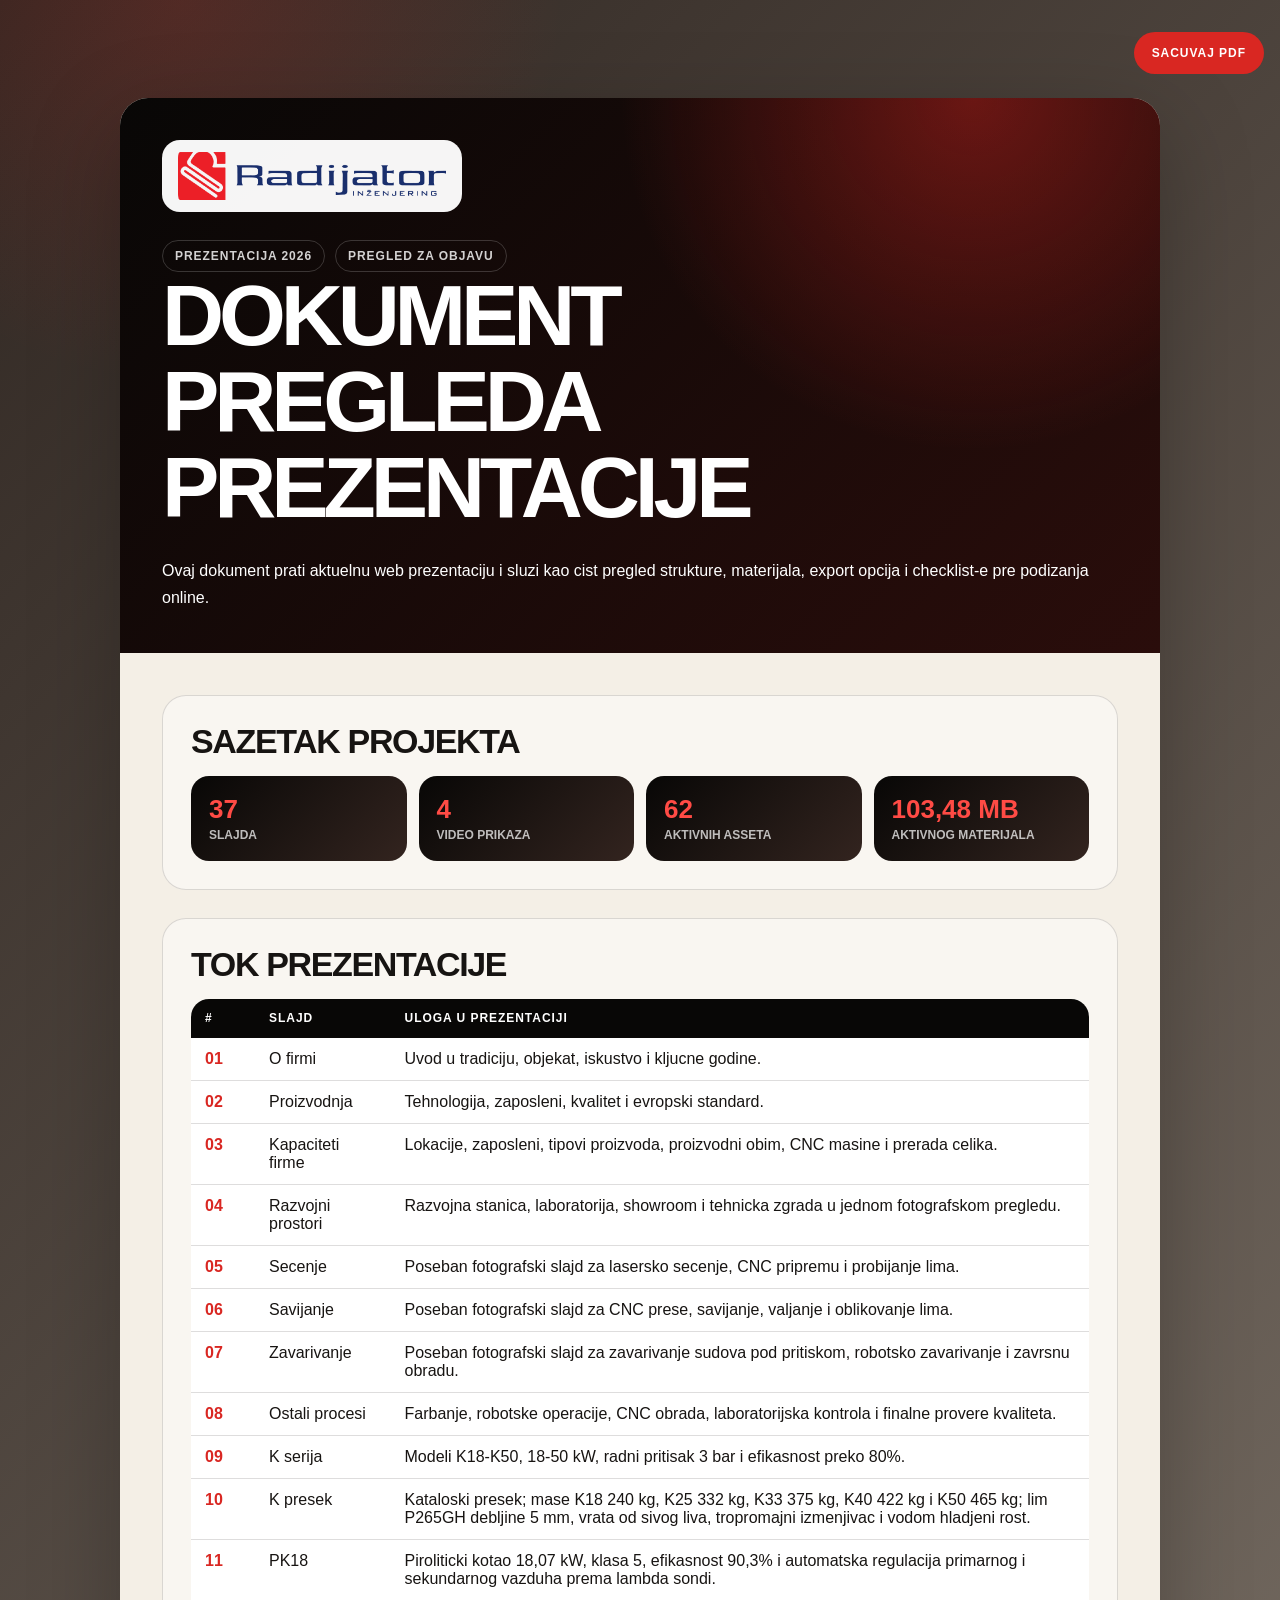
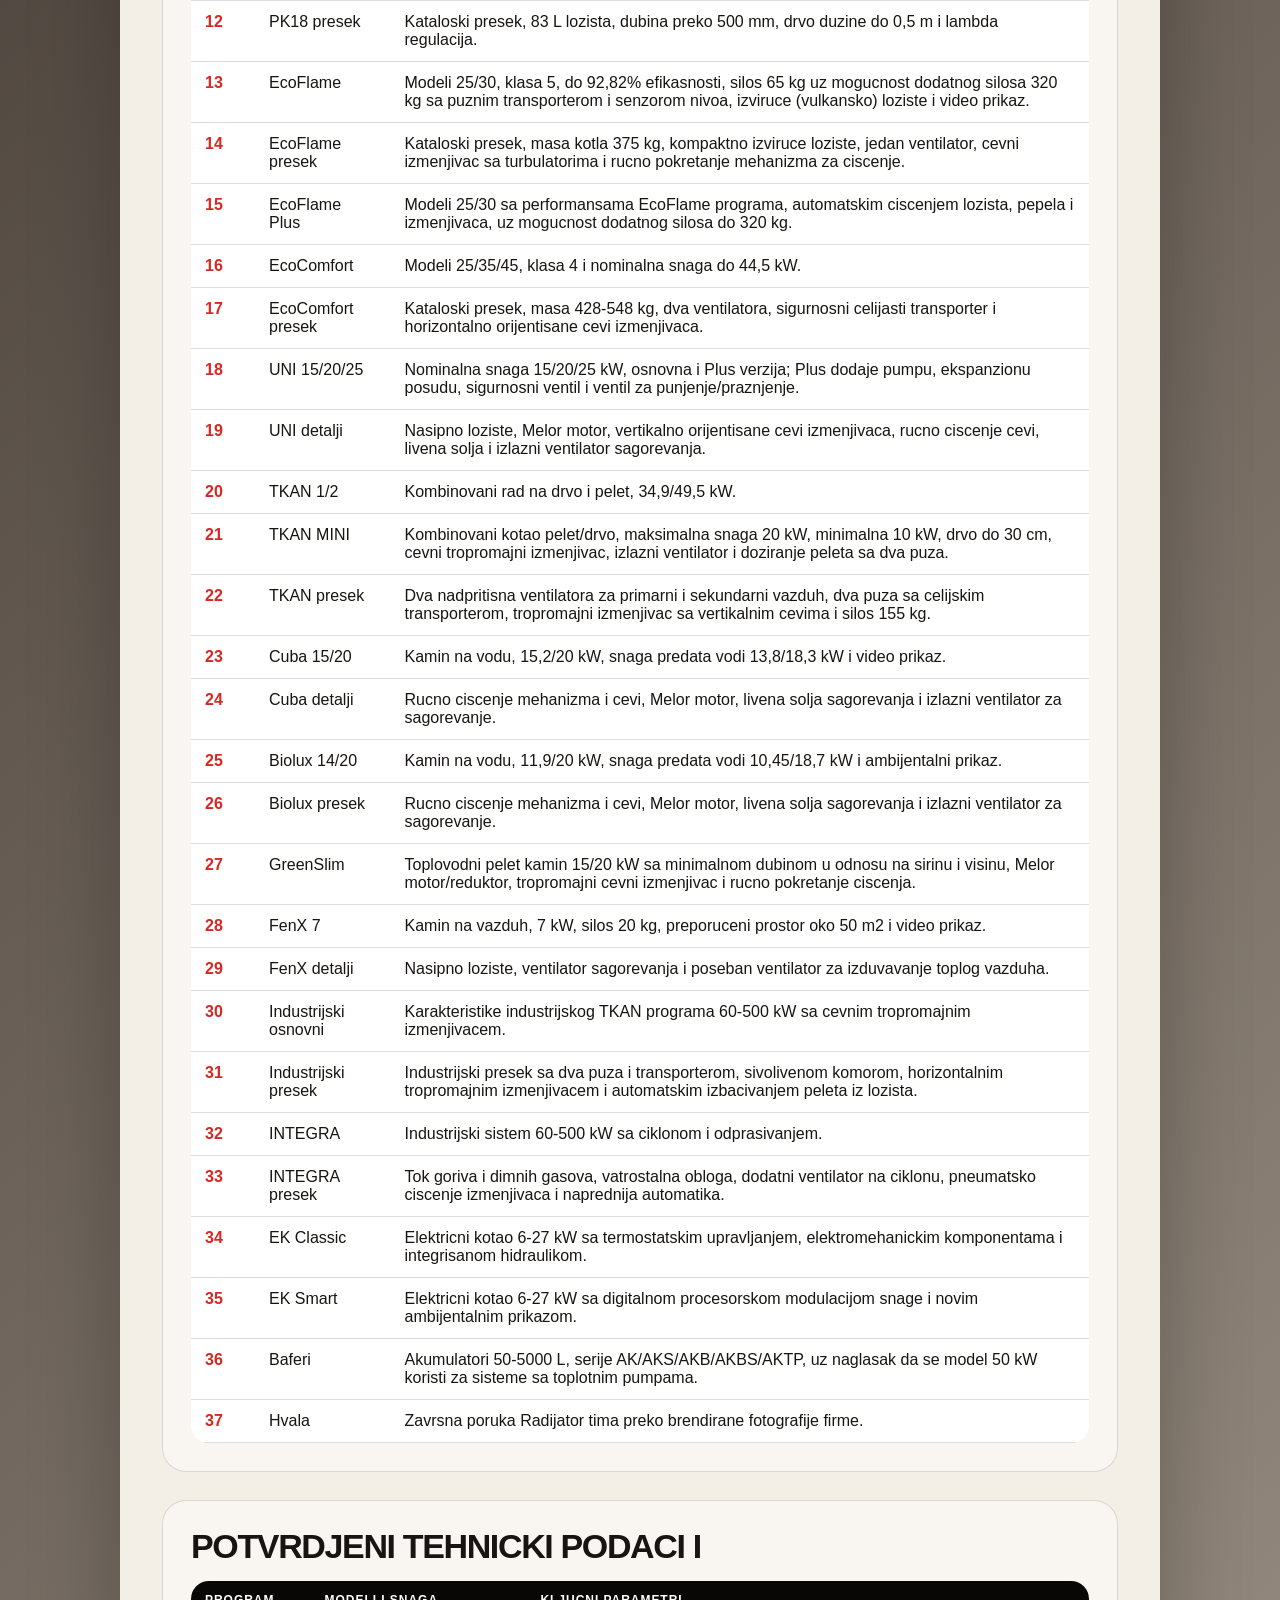
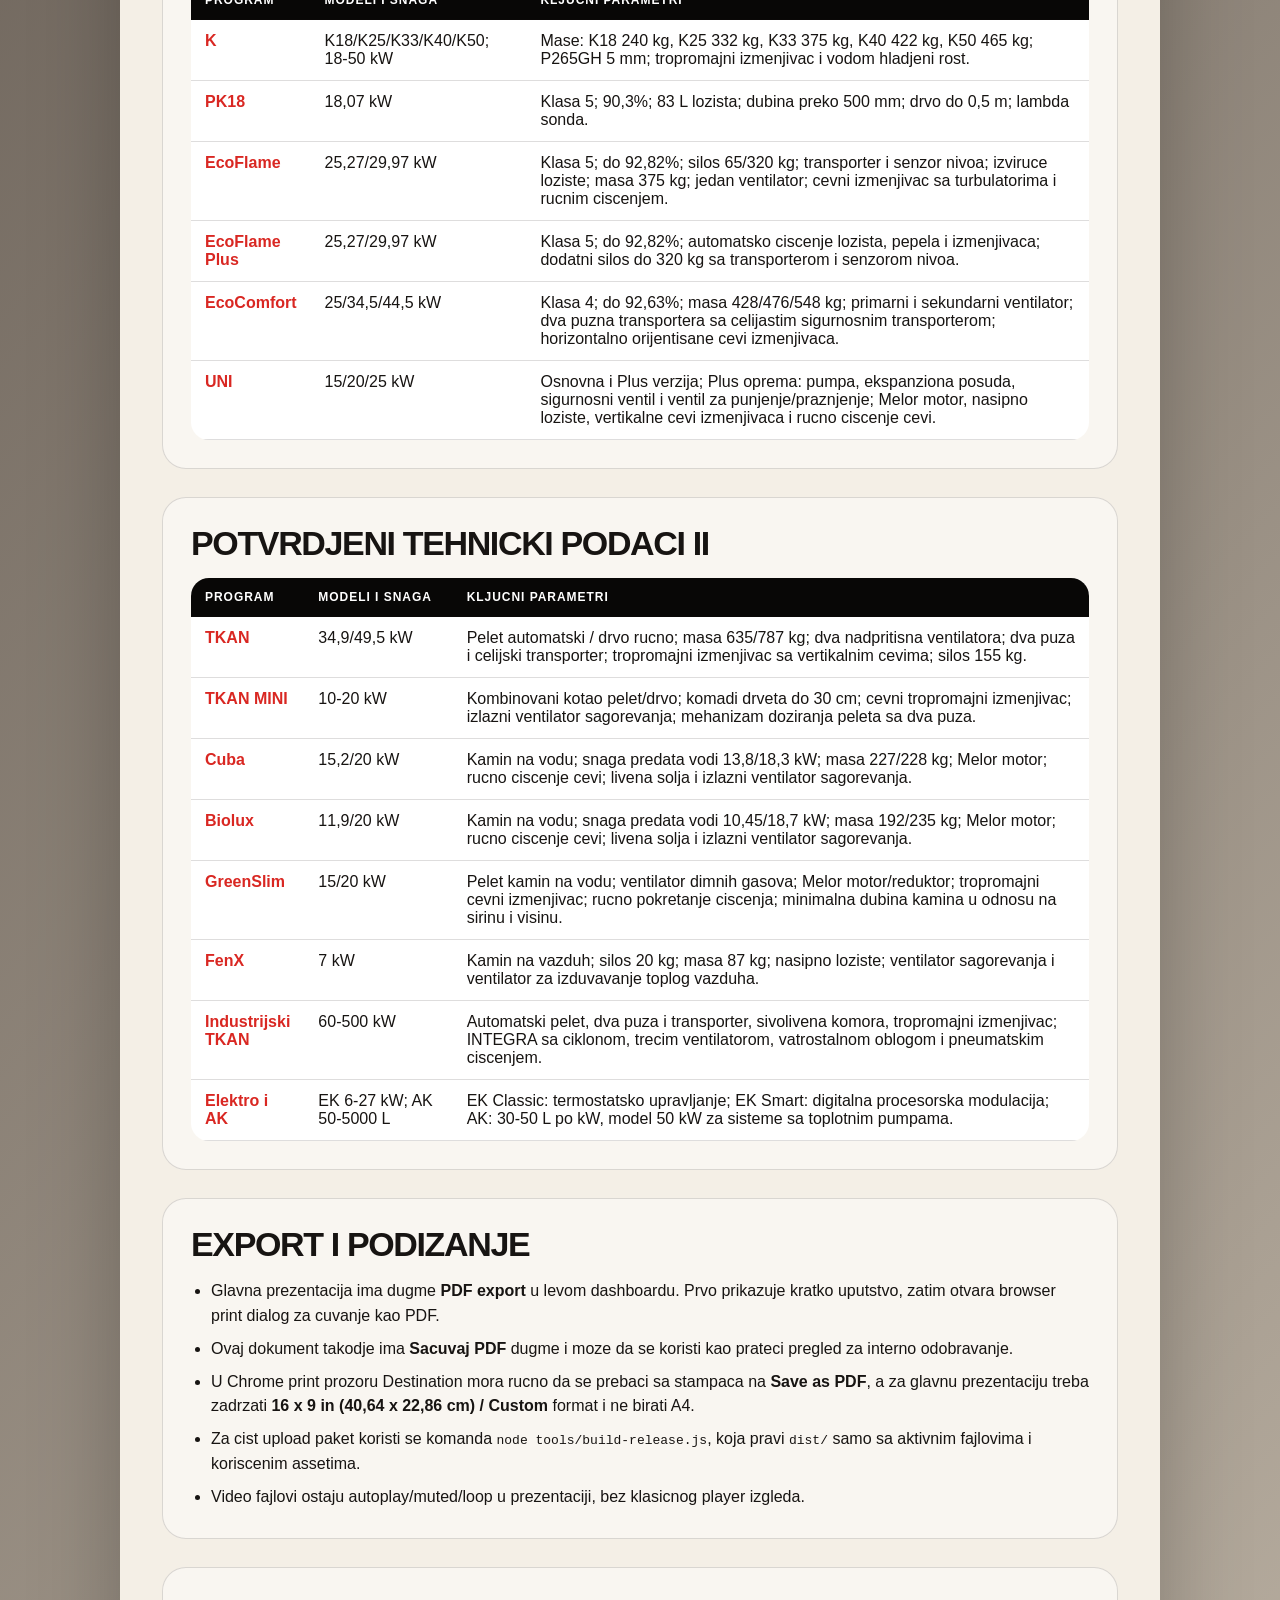
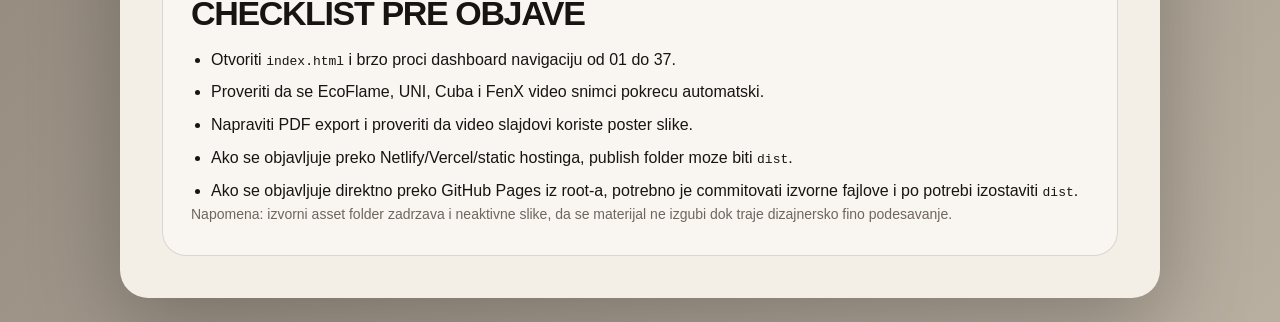
==== commit d140dcf8: "Finalize Radijator presentation deck" ====
--- a/exports/radijator-prezentacija-2026-dokument.html
+++ b/exports/radijator-prezentacija-2026-dokument.html
@@ -279,10 +279,10 @@
         <section>
           <h2>Sazetak projekta</h2>
           <div class="facts">
-            <article><strong>34</strong><span>slajda</span></article>
+            <article><strong>37</strong><span>slajda</span></article>
             <article><strong>4</strong><span>video prikaza</span></article>
-            <article><strong>54</strong><span>aktivna asseta</span></article>
-            <article><strong>101,92 MB</strong><span>aktivnog materijala</span></article>
+            <article><strong>62</strong><span>aktivnih asseta</span></article>
+            <article><strong>103,48 MB</strong><span>aktivnog materijala</span></article>
           </div>
         </section>
 
@@ -299,34 +299,37 @@
               <tr><td>04</td><td>Razvojni prostori</td><td>Razvojna stanica, laboratorija, showroom i tehnicka zgrada u jednom fotografskom pregledu.</td></tr>
               <tr><td>05</td><td>Secenje</td><td>Poseban fotografski slajd za lasersko secenje, CNC pripremu i probijanje lima.</td></tr>
               <tr><td>06</td><td>Savijanje</td><td>Poseban fotografski slajd za CNC prese, savijanje, valjanje i oblikovanje lima.</td></tr>
-              <tr><td>07</td><td>Zavarivanje</td><td>Poseban fotografski slajd za rucno zavarivanje, robotsko zavarivanje i zavrsnu obradu.</td></tr>
-              <tr><td>08</td><td>K serija</td><td>Modeli K18-K50, 18-50 kW, radni pritisak 3 bar i efikasnost preko 80%.</td></tr>
-              <tr><td>09</td><td>K presek</td><td>Kataloski presek; mase K18 240 kg, K25 332 kg, K33 375 kg, K40 422 kg i K50 465 kg; lim P265GH debljine 5 mm, vrata od sivog liva, tropromajni izmenjivac i vodom hladjeni rost.</td></tr>
-              <tr><td>10</td><td>PK18</td><td>Piroliticki kotao 18,07 kW, klasa 5, efikasnost 90,3% i automatska regulacija primarnog i sekundarnog vazduha prema lambda sondi.</td></tr>
-              <tr><td>11</td><td>PK18 presek</td><td>Kataloski presek, 83 L lozista, dubina preko 500 mm, drvo duzine do 0,5 m i lambda regulacija.</td></tr>
-              <tr><td>12</td><td>EcoFlame</td><td>Modeli 25/30, klasa 5, do 92,82% efikasnosti, silos 65 kg uz mogucnost dodatnog silosa 320 kg sa puznim transporterom i senzorom nivoa, izviruce (vulkansko) loziste i video prikaz.</td></tr>
-              <tr><td>13</td><td>EcoFlame presek</td><td>Kataloski presek, masa kotla 375 kg, kompaktno izviruce loziste, jedan ventilator, cevni izmenjivac sa turbulatorima i rucno pokretanje mehanizma za ciscenje.</td></tr>
-              <tr><td>14</td><td>EcoFlame Plus</td><td>Modeli 25/30 sa performansama EcoFlame programa, automatskim ciscenjem lozista, pepela i izmenjivaca, uz mogucnost dodatnog silosa do 320 kg.</td></tr>
-              <tr><td>15</td><td>EcoComfort</td><td>Modeli 25/35/45, klasa 4 i nominalna snaga do 44,5 kW.</td></tr>
-              <tr><td>16</td><td>EcoComfort presek</td><td>Kataloski presek, masa 428-548 kg, dva ventilatora, sigurnosni celijasti transporter i horizontalno orijentisane cevi izmenjivaca.</td></tr>
-              <tr><td>17</td><td>UNI 15/20/25</td><td>Nominalna snaga 15/20/25 kW, osnovna i Plus verzija; Plus dodaje pumpu, ekspanzionu posudu, sigurnosni ventil i ventil za punjenje/praznjenje.</td></tr>
-              <tr><td>18</td><td>UNI detalji</td><td>Nasipno loziste, Melor motor, vertikalno orijentisane cevi izmenjivaca, rucno ciscenje cevi, livena solja i izlazni ventilator sagorevanja.</td></tr>
-              <tr><td>19</td><td>TKAN 1/2</td><td>Kombinovani rad na drvo i pelet, 34,9/49,5 kW.</td></tr>
-              <tr><td>20</td><td>TKAN presek</td><td>Dva nadpritisna ventilatora za primarni i sekundarni vazduh, dva puza sa celijskim transporterom, tropromajni izmenjivac sa vertikalnim cevima i silos 155 kg.</td></tr>
-              <tr><td>21</td><td>Cuba 15/20</td><td>Kamin na vodu, 15,2/20 kW, snaga predata vodi 13,8/18,3 kW i video prikaz.</td></tr>
-              <tr><td>22</td><td>Cuba detalji</td><td>Rucno ciscenje mehanizma i cevi, Melor motor, livena solja sagorevanja i izlazni ventilator za sagorevanje.</td></tr>
-              <tr><td>23</td><td>Biolux 14/20</td><td>Kamin na vodu, 11,9/20 kW, snaga predata vodi 10,45/18,7 kW i ambijentalni prikaz.</td></tr>
-              <tr><td>24</td><td>Biolux presek</td><td>Rucno ciscenje mehanizma i cevi, Melor motor, livena solja sagorevanja i izlazni ventilator za sagorevanje.</td></tr>
-              <tr><td>25</td><td>FenX 7</td><td>Kamin na vazduh, 7 kW, silos 20 kg, preporuceni prostor oko 50 m2 i video prikaz.</td></tr>
-              <tr><td>26</td><td>FenX detalji</td><td>Nasipno loziste, ventilator sagorevanja i poseban ventilator za izduvavanje toplog vazduha.</td></tr>
-              <tr><td>27</td><td>Industrijski osnovni</td><td>Karakteristike industrijskog TKAN programa 60-500 kW sa cevnim tropromajnim izmenjivacem.</td></tr>
-              <tr><td>28</td><td>Industrijski presek</td><td>Industrijski presek sa dva puza i transporterom, sivolivenom komorom, horizontalnim tropromajnim izmenjivacem i automatskim izbacivanjem peleta iz lozista.</td></tr>
-              <tr><td>29</td><td>INTEGRA</td><td>Industrijski sistem 60-500 kW sa ciklonom i odprasivanjem.</td></tr>
-              <tr><td>30</td><td>INTEGRA presek</td><td>Tok goriva i dimnih gasova, vatrostalna obloga, dodatni ventilator na ciklonu, pneumatsko ciscenje izmenjivaca i naprednija automatika.</td></tr>
-              <tr><td>31</td><td>EK Classic</td><td>Elektricni kotao 6-27 kW sa termostatskim upravljanjem, elektromehanickim komponentama i integrisanom hidraulikom.</td></tr>
-              <tr><td>32</td><td>EK Smart</td><td>Elektricni kotao 6-27 kW sa digitalnom procesorskom modulacijom snage i novim ambijentalnim prikazom.</td></tr>
-              <tr><td>33</td><td>Baferi</td><td>Akumulatori 50-5000 L, serije AK/AKS/AKB/AKBS/AKTP, uz naglasak da se model 50 kW koristi za sisteme sa toplotnim pumpama.</td></tr>
-              <tr><td>34</td><td>Hvala</td><td>Zavrsna poruka Radijator tima preko brendirane fotografije firme.</td></tr>
+              <tr><td>07</td><td>Zavarivanje</td><td>Poseban fotografski slajd za zavarivanje sudova pod pritiskom, robotsko zavarivanje i zavrsnu obradu.</td></tr>
+              <tr><td>08</td><td>Ostali procesi</td><td>Farbanje, robotske operacije, CNC obrada, laboratorijska kontrola i finalne provere kvaliteta.</td></tr>
+              <tr><td>09</td><td>K serija</td><td>Modeli K18-K50, 18-50 kW, radni pritisak 3 bar i efikasnost preko 80%.</td></tr>
+              <tr><td>10</td><td>K presek</td><td>Kataloski presek; mase K18 240 kg, K25 332 kg, K33 375 kg, K40 422 kg i K50 465 kg; lim P265GH debljine 5 mm, vrata od sivog liva, tropromajni izmenjivac i vodom hladjeni rost.</td></tr>
+              <tr><td>11</td><td>PK18</td><td>Piroliticki kotao 18,07 kW, klasa 5, efikasnost 90,3% i automatska regulacija primarnog i sekundarnog vazduha prema lambda sondi.</td></tr>
+              <tr><td>12</td><td>PK18 presek</td><td>Kataloski presek, 83 L lozista, dubina preko 500 mm, drvo duzine do 0,5 m i lambda regulacija.</td></tr>
+              <tr><td>13</td><td>EcoFlame</td><td>Modeli 25/30, klasa 5, do 92,82% efikasnosti, silos 65 kg uz mogucnost dodatnog silosa 320 kg sa puznim transporterom i senzorom nivoa, izviruce (vulkansko) loziste i video prikaz.</td></tr>
+              <tr><td>14</td><td>EcoFlame presek</td><td>Kataloski presek, masa kotla 375 kg, kompaktno izviruce loziste, jedan ventilator, cevni izmenjivac sa turbulatorima i rucno pokretanje mehanizma za ciscenje.</td></tr>
+              <tr><td>15</td><td>EcoFlame Plus</td><td>Modeli 25/30 sa performansama EcoFlame programa, automatskim ciscenjem lozista, pepela i izmenjivaca, uz mogucnost dodatnog silosa do 320 kg.</td></tr>
+              <tr><td>16</td><td>EcoComfort</td><td>Modeli 25/35/45, klasa 4 i nominalna snaga do 44,5 kW.</td></tr>
+              <tr><td>17</td><td>EcoComfort presek</td><td>Kataloski presek, masa 428-548 kg, dva ventilatora, sigurnosni celijasti transporter i horizontalno orijentisane cevi izmenjivaca.</td></tr>
+              <tr><td>18</td><td>UNI 15/20/25</td><td>Nominalna snaga 15/20/25 kW, osnovna i Plus verzija; Plus dodaje pumpu, ekspanzionu posudu, sigurnosni ventil i ventil za punjenje/praznjenje.</td></tr>
+              <tr><td>19</td><td>UNI detalji</td><td>Nasipno loziste, Melor motor, vertikalno orijentisane cevi izmenjivaca, rucno ciscenje cevi, livena solja i izlazni ventilator sagorevanja.</td></tr>
+              <tr><td>20</td><td>TKAN 1/2</td><td>Kombinovani rad na drvo i pelet, 34,9/49,5 kW.</td></tr>
+              <tr><td>21</td><td>TKAN MINI</td><td>Kombinovani kotao pelet/drvo, maksimalna snaga 20 kW, minimalna 10 kW, drvo do 30 cm, cevni tropromajni izmenjivac, izlazni ventilator i doziranje peleta sa dva puza.</td></tr>
+              <tr><td>22</td><td>TKAN presek</td><td>Dva nadpritisna ventilatora za primarni i sekundarni vazduh, dva puza sa celijskim transporterom, tropromajni izmenjivac sa vertikalnim cevima i silos 155 kg.</td></tr>
+              <tr><td>23</td><td>Cuba 15/20</td><td>Kamin na vodu, 15,2/20 kW, snaga predata vodi 13,8/18,3 kW i video prikaz.</td></tr>
+              <tr><td>24</td><td>Cuba detalji</td><td>Rucno ciscenje mehanizma i cevi, Melor motor, livena solja sagorevanja i izlazni ventilator za sagorevanje.</td></tr>
+              <tr><td>25</td><td>Biolux 14/20</td><td>Kamin na vodu, 11,9/20 kW, snaga predata vodi 10,45/18,7 kW i ambijentalni prikaz.</td></tr>
+              <tr><td>26</td><td>Biolux presek</td><td>Rucno ciscenje mehanizma i cevi, Melor motor, livena solja sagorevanja i izlazni ventilator za sagorevanje.</td></tr>
+              <tr><td>27</td><td>GreenSlim</td><td>Toplovodni pelet kamin 15/20 kW sa minimalnom dubinom u odnosu na sirinu i visinu, Melor motor/reduktor, tropromajni cevni izmenjivac i rucno pokretanje ciscenja.</td></tr>
+              <tr><td>28</td><td>FenX 7</td><td>Kamin na vazduh, 7 kW, silos 20 kg, preporuceni prostor oko 50 m2 i video prikaz.</td></tr>
+              <tr><td>29</td><td>FenX detalji</td><td>Nasipno loziste, ventilator sagorevanja i poseban ventilator za izduvavanje toplog vazduha.</td></tr>
+              <tr><td>30</td><td>Industrijski osnovni</td><td>Karakteristike industrijskog TKAN programa 60-500 kW sa cevnim tropromajnim izmenjivacem.</td></tr>
+              <tr><td>31</td><td>Industrijski presek</td><td>Industrijski presek sa dva puza i transporterom, sivolivenom komorom, horizontalnim tropromajnim izmenjivacem i automatskim izbacivanjem peleta iz lozista.</td></tr>
+              <tr><td>32</td><td>INTEGRA</td><td>Industrijski sistem 60-500 kW sa ciklonom i odprasivanjem.</td></tr>
+              <tr><td>33</td><td>INTEGRA presek</td><td>Tok goriva i dimnih gasova, vatrostalna obloga, dodatni ventilator na ciklonu, pneumatsko ciscenje izmenjivaca i naprednija automatika.</td></tr>
+              <tr><td>34</td><td>EK Classic</td><td>Elektricni kotao 6-27 kW sa termostatskim upravljanjem, elektromehanickim komponentama i integrisanom hidraulikom.</td></tr>
+              <tr><td>35</td><td>EK Smart</td><td>Elektricni kotao 6-27 kW sa digitalnom procesorskom modulacijom snage i novim ambijentalnim prikazom.</td></tr>
+              <tr><td>36</td><td>Baferi</td><td>Akumulatori 50-5000 L, serije AK/AKS/AKB/AKBS/AKTP, uz naglasak da se model 50 kW koristi za sisteme sa toplotnim pumpama.</td></tr>
+              <tr><td>37</td><td>Hvala</td><td>Zavrsna poruka Radijator tima preko brendirane fotografije firme.</td></tr>
             </tbody>
           </table>
         </section>
@@ -352,8 +355,10 @@
             <thead><tr><th>Program</th><th>Modeli i snaga</th><th>Kljucni parametri</th></tr></thead>
             <tbody>
               <tr><td>TKAN</td><td>34,9/49,5 kW</td><td>Pelet automatski / drvo rucno; masa 635/787 kg; dva nadpritisna ventilatora; dva puza i celijski transporter; tropromajni izmenjivac sa vertikalnim cevima; silos 155 kg.</td></tr>
+              <tr><td>TKAN MINI</td><td>10-20 kW</td><td>Kombinovani kotao pelet/drvo; komadi drveta do 30 cm; cevni tropromajni izmenjivac; izlazni ventilator sagorevanja; mehanizam doziranja peleta sa dva puza.</td></tr>
               <tr><td>Cuba</td><td>15,2/20 kW</td><td>Kamin na vodu; snaga predata vodi 13,8/18,3 kW; masa 227/228 kg; Melor motor; rucno ciscenje cevi; livena solja i izlazni ventilator sagorevanja.</td></tr>
               <tr><td>Biolux</td><td>11,9/20 kW</td><td>Kamin na vodu; snaga predata vodi 10,45/18,7 kW; masa 192/235 kg; Melor motor; rucno ciscenje cevi; livena solja i izlazni ventilator sagorevanja.</td></tr>
+              <tr><td>GreenSlim</td><td>15/20 kW</td><td>Pelet kamin na vodu; ventilator dimnih gasova; Melor motor/reduktor; tropromajni cevni izmenjivac; rucno pokretanje ciscenja; minimalna dubina kamina u odnosu na sirinu i visinu.</td></tr>
               <tr><td>FenX</td><td>7 kW</td><td>Kamin na vazduh; silos 20 kg; masa 87 kg; nasipno loziste; ventilator sagorevanja i ventilator za izduvavanje toplog vazduha.</td></tr>
               <tr><td>Industrijski TKAN</td><td>60-500 kW</td><td>Automatski pelet, dva puza i transporter, sivolivena komora, tropromajni izmenjivac; INTEGRA sa ciklonom, trecim ventilatorom, vatrostalnom oblogom i pneumatskim ciscenjem.</td></tr>
               <tr><td>Elektro i AK</td><td>EK 6-27 kW; AK 50-5000 L</td><td>EK Classic: termostatsko upravljanje; EK Smart: digitalna procesorska modulacija; AK: 30-50 L po kW, model 50 kW za sisteme sa toplotnim pumpama.</td></tr>
@@ -375,7 +380,7 @@
         <section>
           <h2>Checklist pre objave</h2>
           <ul>
-            <li>Otvoriti <code>index.html</code> i brzo proci dashboard navigaciju od 01 do 34.</li>
+            <li>Otvoriti <code>index.html</code> i brzo proci dashboard navigaciju od 01 do 37.</li>
             <li>Proveriti da se EcoFlame, UNI, Cuba i FenX video snimci pokrecu automatski.</li>
             <li>Napraviti PDF export i proveriti da video slajdovi koriste poster slike.</li>
             <li>Ako se objavljuje preko Netlify/Vercel/static hostinga, publish folder moze biti <code>dist</code>.</li>
